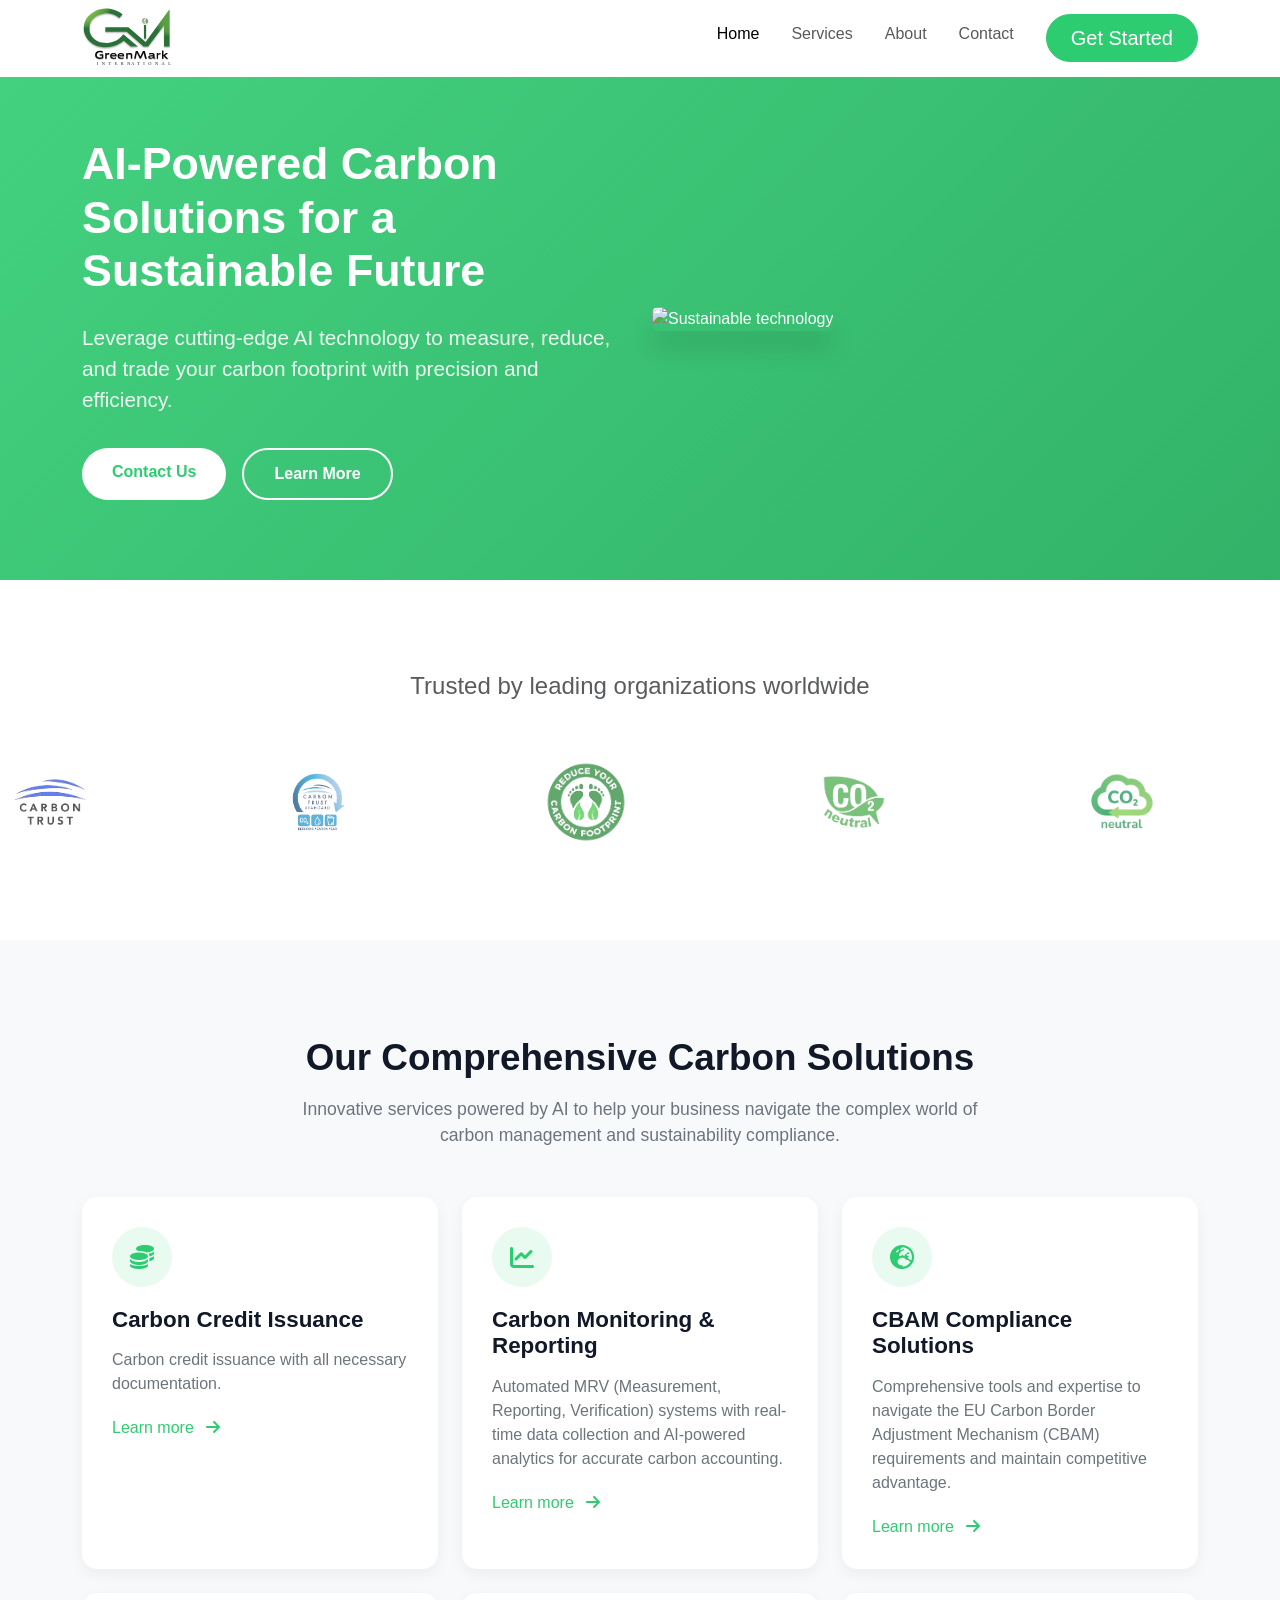
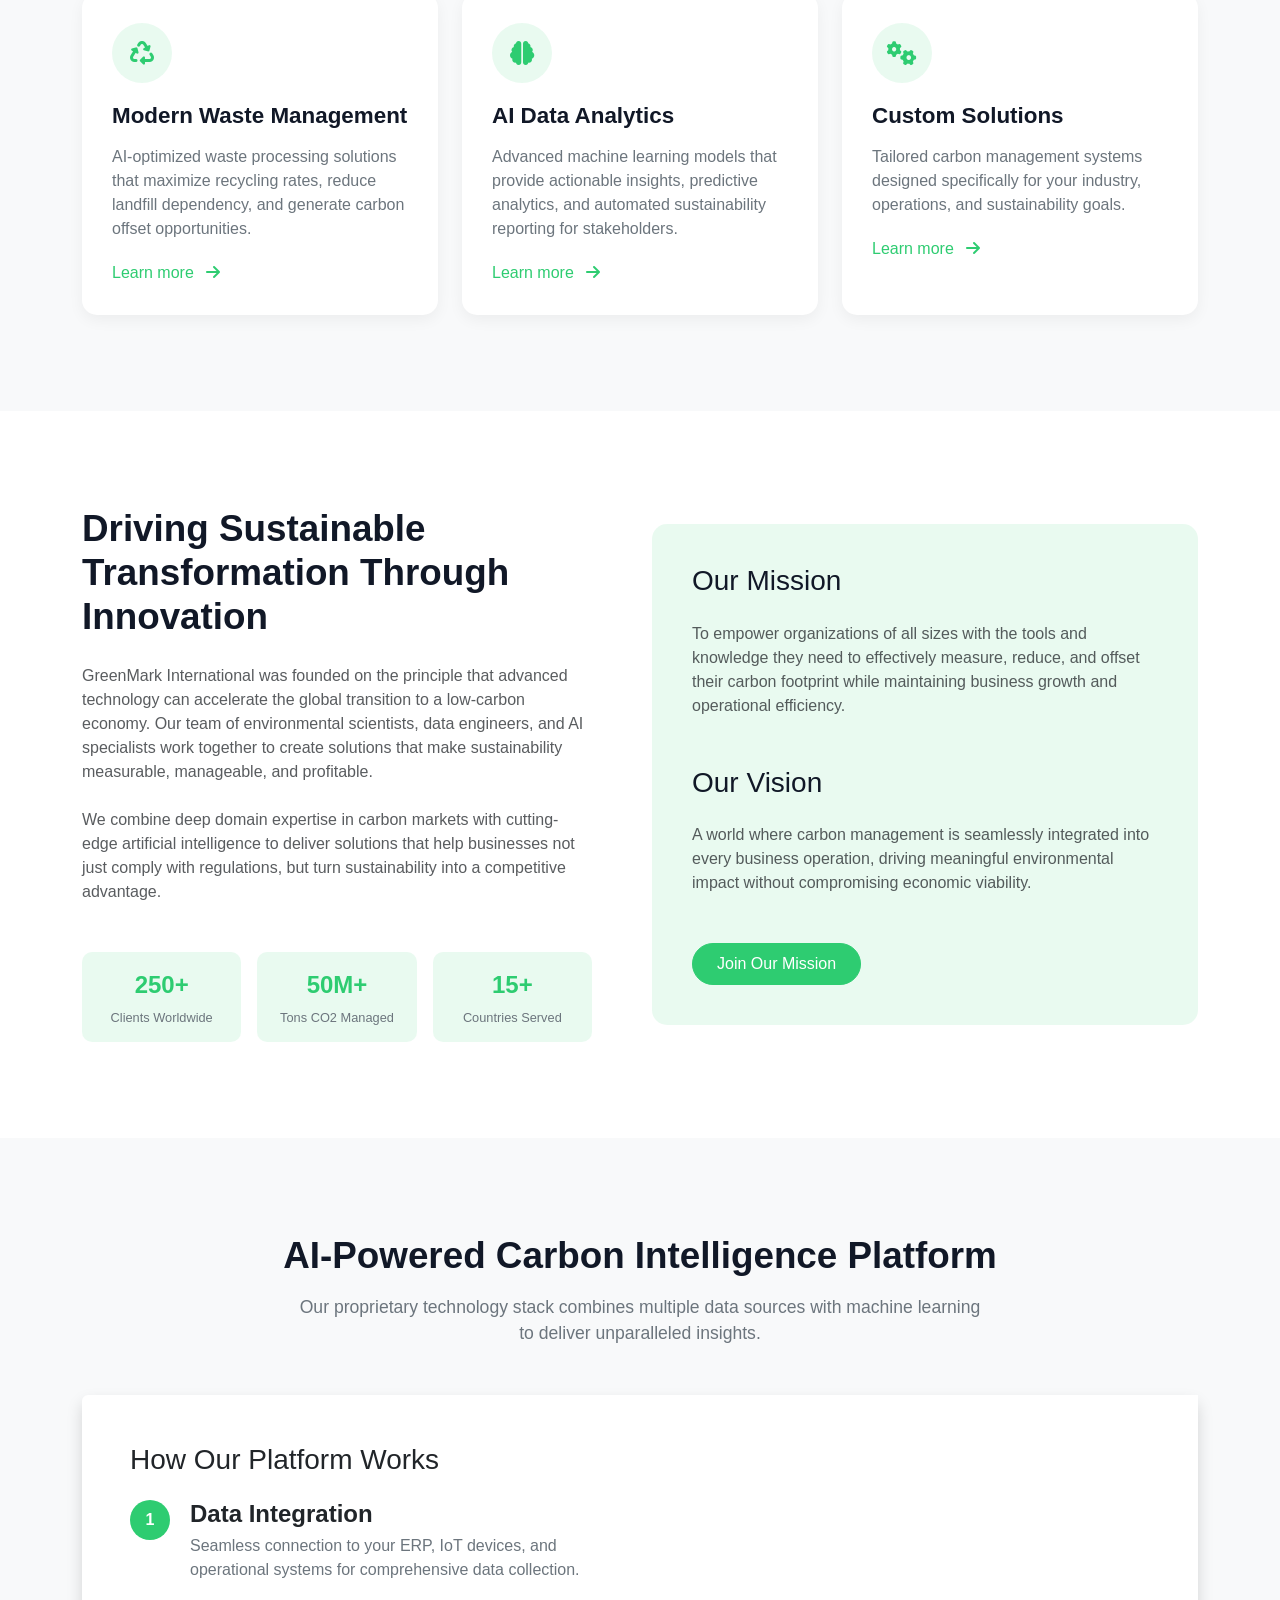
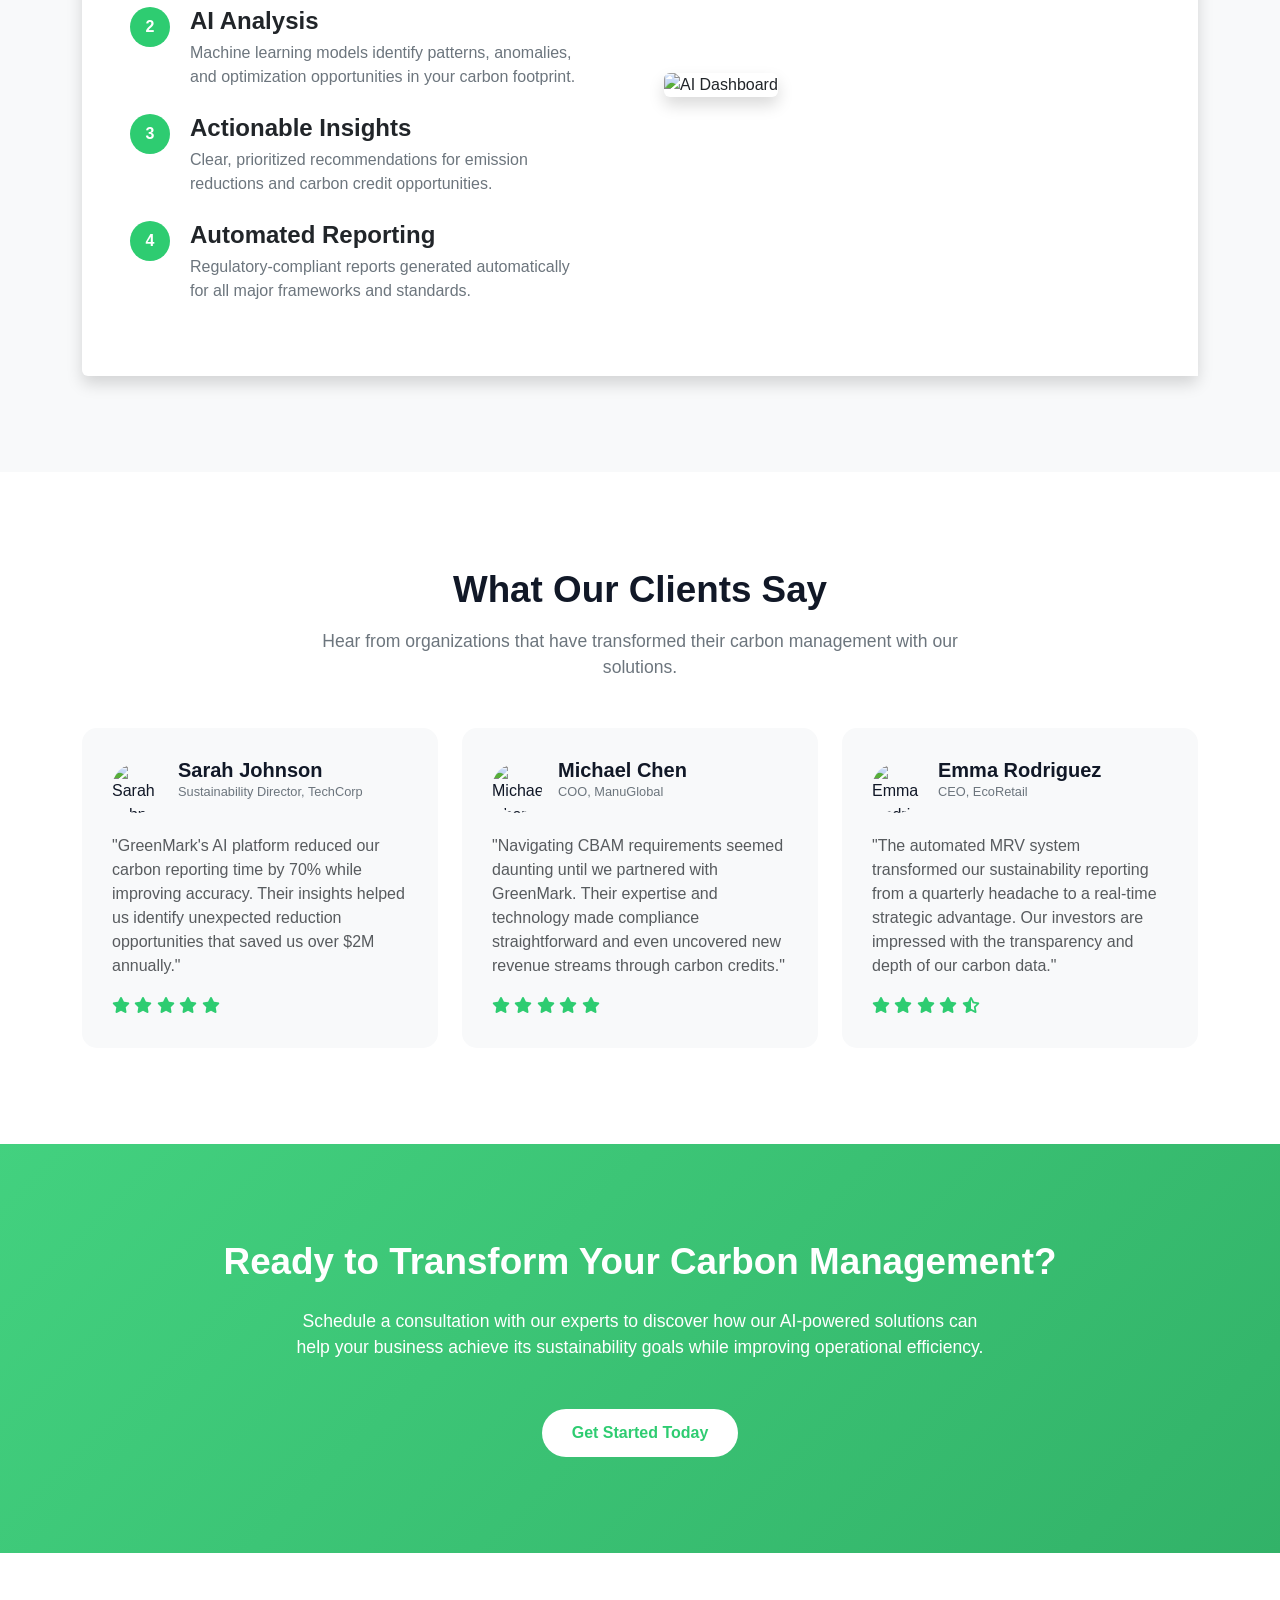
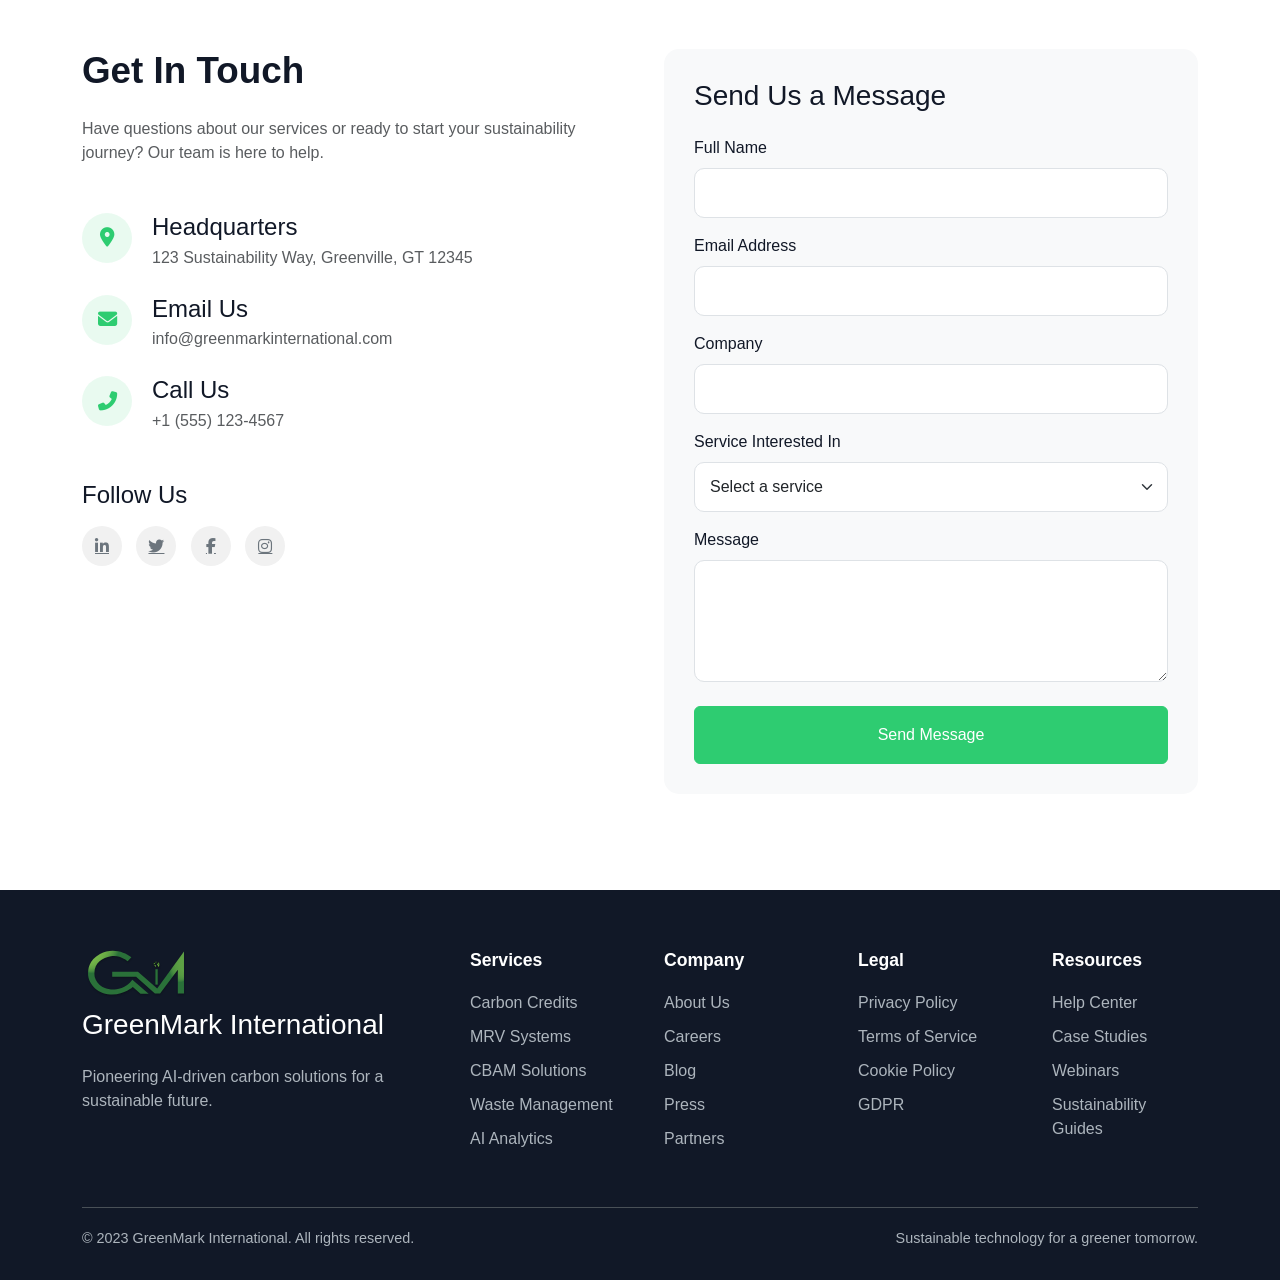
==== index.html @ 5ed096b1 "GreenMark" ====
<!DOCTYPE html>
<html lang="en">
<head>
    <meta charset="UTF-8">
    <meta name="viewport" content="width=device-width, initial-scale=1.0">
    <title>GreenMark International | AI-Powered Carbon Solutions</title>
    <!-- favicon -->
     <link rel="shortcut icon" href="assets/images/favicon.svg" type="image/x-icon">
    <!-- Bootstrap CSS -->
    <link href="https://cdn.jsdelivr.net/npm/bootstrap@5.3.0/dist/css/bootstrap.min.css" rel="stylesheet">
    <!-- Font Awesome -->
    <link rel="stylesheet" href="https://cdnjs.cloudflare.com/ajax/libs/font-awesome/6.4.0/css/all.min.css">

    <link rel="stylesheet" href="style.css">
</head>
<body data-bs-spy="scroll" data-bs-target=".navbar" data-bs-offset="100">
    <!-- Navigation -->
    <nav class="navbar navbar-expand-lg navbar-light bg-white sticky-top">
        <div class="container">
            <a class="navbar-brand" href="#">
                <img src="assets/images/logo.svg" alt="" class="w-auto navlogo">
            </a>
            <button class="navbar-toggler" type="button" data-bs-toggle="collapse" data-bs-target="#navbarNav" aria-controls="navbarNav" aria-expanded="false" aria-label="Toggle navigation">
                <span class="navbar-toggler-icon"></span>
            </button>
            <div class="collapse navbar-collapse" id="navbarNav">
                <ul class="navbar-nav ms-auto">
                    <li class="nav-item">
                        <a class="nav-link mx-2" href="#home">Home</a>
                    </li>
                    <li class="nav-item">
                        <a class="nav-link mx-2" href="#services">Services</a>
                    </li>
                    <li class="nav-item">
                        <a class="nav-link mx-2" href="#about">About</a>
                    </li>
                    <li class="nav-item">
                        <a class="nav-link mx-2" href="#contact">Contact</a>
                    </li>
                    <li class="nav-item ms-lg-3">
                        <a class="btn btn-primary btn-lg rounded-pill px-4" href="#contact" style="background-color: var(--primary); border-color: var(--primary);">Get Started</a>
                    </li>
                </ul>
            </div>
        </div>
    </nav>

    <!-- Hero Section -->
    <section id="home" class="hero-section">
        <div class="container">
            <div class="row align-items-center">
                <div class="col-lg-6 mb-5 mb-lg-0">
                    <h1 class="hero-title">AI-Powered Carbon Solutions for a Sustainable Future</h1>
                    <p class="hero-subtitle">Leverage cutting-edge AI technology to measure, reduce, and trade your carbon footprint with precision and efficiency.</p>
                    <div class="d-flex flex-wrap gap-3">
                        <a href="#contact" class="btn btn-primary-custom">Contact Us</a>
                        <a href="#services" class="btn btn-outline-custom">Learn More</a>
                    </div>
                </div>
                <div class="col-lg-6">
                    <img src="https://images.unsplash.com/photo-1551288049-bebda4e38f71?ixlib=rb-4.0.3&ixid=M3wxMjA3fDB8MHxwaG90by1wYWdlfHx8fGVufDB8fHx8fA%3D%3D&auto=format&fit=crop&w=1470&q=80" alt="Sustainable technology" class="img-fluid rounded animate-float" style="box-shadow: 0 20px 25px rgba(0,0,0,0.1);">
                </div>
            </div>
        </div>
    </section>

    <!-- Trusted By Section -->


    <section class="py-5 bg-white">
        <div class="container-fluid">
          <p class="text-center text-muted mb-5" style="font-size: 1.5rem; color: #443324;">Trusted by leading organizations worldwide</p>
          <div class="logo-slider-wrapper">
            <div class="logo-slider">
              <!-- Original Logos -->
              <div class="logo"><img src="assets/images/first section images trusted by leading/img1.png" alt=""></div>
              <div class="logo"><img src="assets/images/first section images trusted by leading/img2.png" alt=""></div>
              <div class="logo"><img src="assets/images/first section images trusted by leading/img3.png" alt=""></div>
              <div class="logo"><img src="assets/images/first section images trusted by leading/img4.png" alt=""></div>
              <div class="logo"><img src="assets/images/first section images trusted by leading/img5.png" alt=""></div>
      
              <!-- Duplicate Logos for Seamless Loop -->
              <div class="logo"><img src="assets/images/first section images trusted by leading/img1.png" alt=""></div>
              <div class="logo"><img src="assets/images/first section images trusted by leading/img2.png" alt=""></div>
              <div class="logo"><img src="assets/images/first section images trusted by leading/img3.png" alt=""></div>
              <div class="logo"><img src="assets/images/first section images trusted by leading/img4.png" alt=""></div>
              <div class="logo"><img src="assets/images/first section images trusted by leading/img5.png" alt=""></div>
            </div>
          </div>
        </div>
      </section>
    


    <!-- Services Section -->
    <section id="services" class="py-5 bg-light">
        <div class="container py-5">
            <div class="text-center mb-5">
                <h2 class="section-title">Our Comprehensive Carbon Solutions</h2>
                <p class="section-subtitle">Innovative services powered by AI to help your business navigate the complex world of carbon management and sustainability compliance.</p>
            </div>
            
            <div class="row g-4">
                <!-- Service 1 -->
                <div class="col-md-6 col-lg-4">
                    <div class="service-card">
                        <div class="service-icon">
                            <i class="fas fa-coins"></i>
                        </div>
                        <h3 class="service-title">Carbon Credit Issuance</h3>
                        <p class="service-description">Carbon credit issuance with all necessary documentation.</p>
                        <a href="#" class="learn-more-link">Learn more <i class="fas fa-arrow-right ms-2"></i></a>
                    </div>
                </div>
                
                <!-- Service 2 -->
                <div class="col-md-6 col-lg-4">
                    <div class="service-card">
                        <div class="service-icon">
                            <i class="fas fa-chart-line"></i>
                        </div>
                        <h3 class="service-title">Carbon Monitoring & Reporting</h3>
                        <p class="service-description">Automated MRV (Measurement, Reporting, Verification) systems with real-time data collection and AI-powered analytics for accurate carbon accounting.</p>
                        <a href="#" class="learn-more-link">Learn more <i class="fas fa-arrow-right ms-2"></i></a>
                    </div>
                </div>
                
                <!-- Service 3 -->
                <div class="col-md-6 col-lg-4">
                    <div class="service-card">
                        <div class="service-icon">
                            <i class="fas fa-globe-europe"></i>
                        </div>
                        <h3 class="service-title">CBAM Compliance Solutions</h3>
                        <p class="service-description">Comprehensive tools and expertise to navigate the EU Carbon Border Adjustment Mechanism (CBAM) requirements and maintain competitive advantage.</p>
                        <a href="#" class="learn-more-link">Learn more <i class="fas fa-arrow-right ms-2"></i></a>
                    </div>
                </div>
                
                <!-- Service 4 -->
                <div class="col-md-6 col-lg-4">
                    <div class="service-card">
                        <div class="service-icon">
                            <i class="fas fa-recycle"></i>
                        </div>
                        <h3 class="service-title">Modern Waste Management</h3>
                        <p class="service-description">AI-optimized waste processing solutions that maximize recycling rates, reduce landfill dependency, and generate carbon offset opportunities.</p>
                        <a href="#" class="learn-more-link">Learn more <i class="fas fa-arrow-right ms-2"></i></a>
                    </div>
                </div>
                
                <!-- Service 5 -->
                <div class="col-md-6 col-lg-4">
                    <div class="service-card">
                        <div class="service-icon">
                            <i class="fas fa-brain"></i>
                        </div>
                        <h3 class="service-title">AI Data Analytics</h3>
                        <p class="service-description">Advanced machine learning models that provide actionable insights, predictive analytics, and automated sustainability reporting for stakeholders.</p>
                        <a href="#" class="learn-more-link">Learn more <i class="fas fa-arrow-right ms-2"></i></a>
                    </div>
                </div>
                
                <!-- Service 6 -->
                <div class="col-md-6 col-lg-4">
                    <div class="service-card">
                        <div class="service-icon">
                            <i class="fas fa-cogs"></i>
                        </div>
                        <h3 class="service-title">Custom Solutions</h3>
                        <p class="service-description">Tailored carbon management systems designed specifically for your industry, operations, and sustainability goals.</p>
                        <a href="#" class="learn-more-link">Learn more <i class="fas fa-arrow-right ms-2"></i></a>
                    </div>
                </div>
            </div>
        </div>
    </section>

    <!-- About Section -->
    <section id="about" class="py-5 bg-white">
        <div class="container py-5">
            <div class="row align-items-center">
                <div class="col-lg-6 mb-5 mb-lg-0 pe-lg-5">
                    <h2 class="section-title mb-4">Driving Sustainable Transformation Through Innovation</h2>
                    <p class="text-muted mb-4">GreenMark International was founded on the principle that advanced technology can accelerate the global transition to a low-carbon economy. Our team of environmental scientists, data engineers, and AI specialists work together to create solutions that make sustainability measurable, manageable, and profitable.</p>
                    <p class="text-muted mb-5">We combine deep domain expertise in carbon markets with cutting-edge artificial intelligence to deliver solutions that help businesses not just comply with regulations, but turn sustainability into a competitive advantage.</p>
                    
                    <div class="row g-3">
                        <div class="col-4">
                            <div class="stat-box">
                                <div class="stat-number">250+</div>
                                <div class="stat-label">Clients Worldwide</div>
                            </div>
                        </div>
                        <div class="col-4">
                            <div class="stat-box">
                                <div class="stat-number">50M+</div>
                                <div class="stat-label">Tons CO2 Managed</div>
                            </div>
                        </div>
                        <div class="col-4">
                            <div class="stat-box">
                                <div class="stat-number">15+</div>
                                <div class="stat-label">Countries Served</div>
                            </div>
                        </div>
                    </div>
                </div>
                <div class="col-lg-6">
                    <div class="mission-box">
                        <h3 class="mb-4">Our Mission</h3>
                        <p class="text-muted mb-5">To empower organizations of all sizes with the tools and knowledge they need to effectively measure, reduce, and offset their carbon footprint while maintaining business growth and operational efficiency.</p>
                        
                        <h3 class="mb-4">Our Vision</h3>
                        <p class="text-muted mb-4">A world where carbon management is seamlessly integrated into every business operation, driving meaningful environmental impact without compromising economic viability.</p>
                        
                        <div class="mt-5">
                            <a href="#contact" class="btn btn-primary rounded-pill px-4 py-2" style="background-color: var(--primary); border-color: var(--primary);">Join Our Mission</a>
                        </div>
                    </div>
                </div>
            </div>
        </div>
    </section>

    <!-- Technology Showcase -->
    <section class="py-5 bg-light">
        <div class="container py-5">
            <div class="text-center mb-5">
                <h2 class="section-title">AI-Powered Carbon Intelligence Platform</h2>
                <p class="section-subtitle">Our proprietary technology stack combines multiple data sources with machine learning to deliver unparalleled insights.</p>
            </div>
            
            <div class="card border-0 shadow">
                <div class="row g-0">
                    <div class="col-lg-6 p-5">
                        <h3 class="mb-4">How Our Platform Works</h3>
                        
                        <div class="process-step">
                            <div class="step-number">1</div>
                            <div class="step-content">
                                <h4>Data Integration</h4>
                                <p class="mb-0">Seamless connection to your ERP, IoT devices, and operational systems for comprehensive data collection.</p>
                            </div>
                        </div>
                        
                        <div class="process-step">
                            <div class="step-number">2</div>
                            <div class="step-content">
                                <h4>AI Analysis</h4>
                                <p class="mb-0">Machine learning models identify patterns, anomalies, and optimization opportunities in your carbon footprint.</p>
                            </div>
                        </div>
                        
                        <div class="process-step">
                            <div class="step-number">3</div>
                            <div class="step-content">
                                <h4>Actionable Insights</h4>
                                <p class="mb-0">Clear, prioritized recommendations for emission reductions and carbon credit opportunities.</p>
                            </div>
                        </div>
                        
                        <div class="process-step">
                            <div class="step-number">4</div>
                            <div class="step-content">
                                <h4>Automated Reporting</h4>
                                <p class="mb-0">Regulatory-compliant reports generated automatically for all major frameworks and standards.</p>
                            </div>
                        </div>
                    </div>
                    <div class="col-lg-6 bg-white d-flex align-items-center p-4">
                        <img src="https://images.unsplash.com/photo-1620712943543-bcc4688e7485?ixlib=rb-4.0.3&ixid=M3wxMjA3fDB8MHxwaG90by1wYWdlfHx8fGVufDB8fHx8fA%3D%3D&auto=format&fit=crop&w=765&q=80" alt="AI Dashboard" class="img-fluid rounded shadow">
                    </div>
                </div>
            </div>
        </div>
    </section>

    <!-- Testimonials -->
    <section class="py-5 bg-white">
        <div class="container py-5">
            <div class="text-center mb-5">
                <h2 class="section-title">What Our Clients Say</h2>
                <p class="section-subtitle">Hear from organizations that have transformed their carbon management with our solutions.</p>
            </div>
            
            <div class="row g-4">
                <div class="col-md-4">
                    <div class="testimonial-card">
                        <div class="d-flex align-items-center mb-3">
                            <img src="https://randomuser.me/api/portraits/women/42.jpg" class="client-img me-3" alt="Sarah Johnson">
                            <div>
                                <h5 class="client-name mb-0">Sarah Johnson</h5>
                                <p class="client-position">Sustainability Director, TechCorp</p>
                            </div>
                        </div>
                        <p class="text-muted mb-3">"GreenMark's AI platform reduced our carbon reporting time by 70% while improving accuracy. Their insights helped us identify unexpected reduction opportunities that saved us over $2M annually."</p>
                        <div class="stars">
                            <i class="fas fa-star"></i>
                            <i class="fas fa-star"></i>
                            <i class="fas fa-star"></i>
                            <i class="fas fa-star"></i>
                            <i class="fas fa-star"></i>
                        </div>
                    </div>
                </div>
                
                <div class="col-md-4">
                    <div class="testimonial-card">
                        <div class="d-flex align-items-center mb-3">
                            <img src="https://randomuser.me/api/portraits/men/32.jpg" class="client-img me-3" alt="Michael Chen">
                            <div>
                                <h5 class="client-name mb-0">Michael Chen</h5>
                                <p class="client-position">COO, ManuGlobal</p>
                            </div>
                        </div>
                        <p class="text-muted mb-3">"Navigating CBAM requirements seemed daunting until we partnered with GreenMark. Their expertise and technology made compliance straightforward and even uncovered new revenue streams through carbon credits."</p>
                        <div class="stars">
                            <i class="fas fa-star"></i>
                            <i class="fas fa-star"></i>
                            <i class="fas fa-star"></i>
                            <i class="fas fa-star"></i>
                            <i class="fas fa-star"></i>
                        </div>
                    </div>
                </div>
                
                <div class="col-md-4">
                    <div class="testimonial-card">
                        <div class="d-flex align-items-center mb-3">
                            <img src="https://randomuser.me/api/portraits/women/68.jpg" class="client-img me-3" alt="Emma Rodriguez">
                            <div>
                                <h5 class="client-name mb-0">Emma Rodriguez</h5>
                                <p class="client-position">CEO, EcoRetail</p>
                            </div>
                        </div>
                        <p class="text-muted mb-3">"The automated MRV system transformed our sustainability reporting from a quarterly headache to a real-time strategic advantage. Our investors are impressed with the transparency and depth of our carbon data."</p>
                        <div class="stars">
                            <i class="fas fa-star"></i>
                            <i class="fas fa-star"></i>
                            <i class="fas fa-star"></i>
                            <i class="fas fa-star"></i>
                            <i class="fas fa-star-half-alt"></i>
                        </div>
                    </div>
                </div>
            </div>
        </div>
    </section>

    <!-- CTA Section -->
    <section class="py-5 hero-section">
        <div class="container py-5 text-center">
            <h2 class="section-title text-white mb-4">Ready to Transform Your Carbon Management?</h2>
            <p class="section-subtitle text-white mb-5">Schedule a consultation with our experts to discover how our AI-powered solutions can help your business achieve its sustainability goals while improving operational efficiency.</p>
            <a href="#contact" class="btn btn-primary-custom">Get Started Today</a>
        </div>
    </section>

    <!-- Contact Section -->
    <section id="contact" class="py-5 bg-white">
        <div class="container py-5">
            <div class="row g-5">
                <div class="col-lg-6">
                    <h2 class="section-title mb-4">Get In Touch</h2>
                    <p class="text-muted mb-5">Have questions about our services or ready to start your sustainability journey? Our team is here to help.</p>
                    
                    <div class="contact-info-box">
                        <div class="contact-icon">
                            <i class="fas fa-map-marker-alt"></i>
                        </div>
                        <div>
                            <h4 class="mb-1">Headquarters</h4>
                            <p class="text-muted mb-0">123 Sustainability Way, Greenville, GT 12345</p>
                        </div>
                    </div>
                    
                    <div class="contact-info-box">
                        <div class="contact-icon">
                            <i class="fas fa-envelope"></i>
                        </div>
                        <div>
                            <h4 class="mb-1">Email Us</h4>
                            <p class="text-muted mb-0">info@greenmarkinternational.com</p>
                        </div>
                    </div>
                    
                    <div class="contact-info-box">
                        <div class="contact-icon">
                            <i class="fas fa-phone-alt"></i>
                        </div>
                        <div>
                            <h4 class="mb-1">Call Us</h4>
                            <p class="text-muted mb-0">+1 (555) 123-4567</p>
                        </div>
                    </div>
                    
                    <div class="mt-5">
                        <h4 class="mb-3">Follow Us</h4>
                        <div>
                            <a href="#" class="social-icon"><i class="fab fa-linkedin-in"></i></a>
                            <a href="#" class="social-icon"><i class="fab fa-twitter"></i></a>
                            <a href="#" class="social-icon"><i class="fab fa-facebook-f"></i></a>
                            <a href="#" class="social-icon"><i class="fab fa-instagram"></i></a>
                        </div>
                    </div>
                </div>
                
                <div class="col-lg-6">
                    <div class="contact-form">
                        <h3 class="mb-4">Send Us a Message</h3>
                        <form>
                            <div class="mb-3">
                                <label for="name" class="form-label">Full Name</label>
                                <input type="text" class="form-control" id="name" required>
                            </div>
                            
                            <div class="mb-3">
                                <label for="email" class="form-label">Email Address</label>
                                <input type="email" class="form-control" id="email" required>
                            </div>
                            
                            <div class="mb-3">
                                <label for="company" class="form-label">Company</label>
                                <input type="text" class="form-control" id="company">
                            </div>
                            
                            <div class="mb-3">
                                <label for="service" class="form-label">Service Interested In</label>
                                <select class="form-select" id="service">
                                    <option value="">Select a service</option>
                                    <option value="carbon-credits">Carbon Credit Creation & Trading</option>
                                    <option value="mrv">Carbon Monitoring & Reporting</option>
                                    <option value="cbam">CBAM Compliance Solutions</option>
                                    <option value="waste">Modern Waste Management</option>
                                    <option value="analytics">AI Data Analytics</option>
                                    <option value="custom">Custom Solutions</option>
                                </select>
                            </div>
                            
                            <div class="mb-4">
                                <label for="message" class="form-label">Message</label>
                                <textarea class="form-control" id="message" rows="4"></textarea>
                            </div>
                            
                            <button type="submit" class="btn btn-primary w-100 py-3" style="background-color: var(--primary); border-color: var(--primary);">Send Message</button>
                        </form>
                    </div>
                </div>
            </div>
        </div>
    </section>

    <!-- Footer -->
    <footer>
        <div class="container">
            <div class="row g-5">
                <div class="col-lg-4">
                    <a href="#" class="footer-logo">
                    </a>
                    <img src="assets/images/logo without text.svg" alt="" width="100px" style="margin-bottom: 10px;">
                    <h3 class="text-lg font-semibold mb-4">GreenMark <span>International</span></h3>
                    <p class="footer-about text-gray-400">Pioneering AI-driven carbon solutions for a sustainable future.</p>
                </div>
                
                <div class="col-6 col-lg-2">
                    <div class="footer-links">
                        <h5>Services</h5>
                        <ul>
                            <li><a href="#">Carbon Credits</a></li>
                            <li><a href="#">MRV Systems</a></li>
                            <li><a href="#">CBAM Solutions</a></li>
                            <li><a href="#">Waste Management</a></li>
                            <li><a href="#">AI Analytics</a></li>
                        </ul>
                    </div>
                </div>
                
                <div class="col-6 col-lg-2">
                    <div class="footer-links">
                        <h5>Company</h5>
                        <ul>
                            <li><a href="#">About Us</a></li>
                            <li><a href="#">Careers</a></li>
                            <li><a href="#">Blog</a></li>
                            <li><a href="#">Press</a></li>
                            <li><a href="#">Partners</a></li>
                        </ul>
                    </div>
                </div>
                
                <div class="col-6 col-lg-2">
                    <div class="footer-links">
                        <h5>Legal</h5>
                        <ul>
                            <li><a href="#">Privacy Policy</a></li>
                            <li><a href="#">Terms of Service</a></li>
                            <li><a href="#">Cookie Policy</a></li>
                            <li><a href="#">GDPR</a></li>
                        </ul>
                    </div>
                </div>
                
                <div class="col-6 col-lg-2">
                    <div class="footer-links">
                        <h5>Resources</h5>
                        <ul>
                            <li><a href="#">Help Center</a></li>
                            <li><a href="#">Case Studies</a></li>
                            <li><a href="#">Webinars</a></li>
                            <li><a href="#">Sustainability Guides</a></li>
                        </ul>
                    </div>
                </div>
            </div>
            
            <div class="footer-bottom">
                <div class="row align-items-center">
                    <div class="col-md-6">
                        <p class="mb-md-0">© 2023 GreenMark International. All rights reserved.</p>
                    </div>
                    <div class="col-md-6 text-md-end">
                        <p class="mb-0">Sustainable technology for a greener tomorrow.</p>
                    </div>
                </div>
            </div>
        </div>
    </footer>

    <!-- Bootstrap JS -->
    <script src="https://cdn.jsdelivr.net/npm/bootstrap@5.3.0/dist/js/bootstrap.bundle.min.js"></script>
    <script>
        // Navbar scroll effect
        window.addEventListener('scroll', function() {
            const navbar = document.querySelector('.navbar');
            if (window.scrollY > 50) {
                navbar.classList.add('scrolled');
            } else {
                navbar.classList.remove('scrolled');
            }
        });
        
        // Smooth scrolling for anchor links
        document.querySelectorAll('a[href^="#"]').forEach(anchor => {
            anchor.addEventListener('click', function(e) {
                e.preventDefault();
                
                const targetId = this.getAttribute('href');
                if (targetId === '#') return;
                
                const targetElement = document.querySelector(targetId);
                if (targetElement) {
                    window.scrollTo({
                        top: targetElement.offsetTop - 80,
                        behavior: 'smooth'
                    });
                    
                    // Close mobile menu if open
                    const navbarCollapse = document.querySelector('.navbar-collapse');
                    if (navbarCollapse.classList.contains('show')) {
                        navbarCollapse.classList.remove('show');
                    }
                }
            });
        });
        
        // Initialize Bootstrap scrollspy
        const scrollSpy = new bootstrap.ScrollSpy(document.body, {
            target: '.navbar',
            offset: 100
        });
    </script>
</body>
</html>
---- style.css ----
:root {
    --primary: #2ecc71;
    --primary-dark: #27ae60;
    --secondary: #f8f9fa;
    --dark: #111827;
    --light: #ecf0f1;
}

body {
    font-family: 'Segoe UI', Tahoma, Geneva, Verdana, sans-serif;
    color: var(--dark);
}
.navlogo{
height: 4.5rem;
margin-top: 12px;
}

.navbar-brand {
    font-weight: 700;
}

.navbar-brand span {
    color: var(--primary);
}

.hero-section {
    background: linear-gradient(135deg, rgba(46, 204, 113, 0.9) 0%, rgba(39, 174, 96, 0.95) 100%);
    color: white;
    padding-top: 60px;
    padding-bottom: 80px;
}

.hero-title {
    font-size: 2.8rem;
    font-weight: 700;
    margin-bottom: 1.5rem;
}

.hero-subtitle {
    font-size: 1.3rem;
    opacity: 0.9;
    margin-bottom: 2rem;
}

.btn-primary-custom {
    background-color: white;
    color: var(--primary);
    font-weight: 600;
    padding: 12px 30px;
    border-radius: 50px;
    border: none;
}

.btn-primary-custom:hover {
    background-color: #f1f1f1;
}

.btn-outline-custom {
    border: 2px solid white;
    color: white;
    font-weight: 600;
    padding: 12px 30px;
    border-radius: 50px;
    background: transparent;
}

.btn-outline-custom:hover {
    background-color: white;
    color: var(--primary);
}

.section-title {
    font-size: 2.3rem;
    font-weight: 700;
    margin-bottom: 1rem;
}

.section-subtitle {
    color: #6c757d;
    font-size: 1.1rem;
    max-width: 700px;
    margin: 0 auto 3rem;
}

.service-card {
    background: white;
    border-radius: 15px;
    padding: 30px;
    height: 100%;
    transition: all 0.3s ease;
    box-shadow: 0 5px 15px rgba(0,0,0,0.05);
}

.service-card:hover {
    transform: translateY(-10px);
    box-shadow: 0 20px 25px rgba(0,0,0,0.1);
}

.service-icon {
    width: 60px;
    height: 60px;
    background-color: rgba(46, 204, 113, 0.1);
    border-radius: 50%;
    display: flex;
    align-items: center;
    justify-content: center;
    margin-bottom: 20px;
    color: var(--primary);
    font-size: 1.5rem;
}

.service-title {
    font-size: 1.4rem;
    font-weight: 600;
    margin-bottom: 15px;
}

.service-description {
    color: #6c757d;
    margin-bottom: 20px;
}

.learn-more-link {
    color: var(--primary);
    font-weight: 500;
    text-decoration: none;
}

.learn-more-link:hover {
    color: var(--primary-dark);
}

.mission-box {
    background-color: rgba(46, 204, 113, 0.1);
    padding: 40px;
    border-radius: 15px;
    height: 100%;
}

.stat-box {
    background-color: rgba(46, 204, 113, 0.1);
    padding: 15px;
    border-radius: 10px;
    text-align: center;
}

.stat-number {
    color: var(--primary);
    font-weight: 700;
    font-size: 1.5rem;
    margin-bottom: 5px;
}

.stat-label {
    font-size: 0.8rem;
    color: #6c757d;
}

.process-step {
    display: flex;
    margin-bottom: 25px;
}

.step-number {
    flex-shrink: 0;
    width: 40px;
    height: 40px;
    background-color: var(--primary);
    color: white;
    border-radius: 50%;
    display: flex;
    align-items: center;
    justify-content: center;
    font-weight: 600;
    margin-right: 20px;
}

.step-content h4 {
    font-weight: 600;
    margin-bottom: 5px;
}

.step-content p {
    color: #6c757d;
}

.testimonial-card {
    background-color: var(--secondary);
    padding: 30px;
    border-radius: 15px;
    height: 100%;
}

.client-img {
    width: 50px;
    height: 50px;
    border-radius: 50%;
    object-fit: cover;
}

.client-name {
    font-weight: 600;
    margin-bottom: 0;
}

.client-position {
    font-size: 0.8rem;
    color: #6c757d;
}

.stars {
    color: var(--primary);
    margin-top: 15px;
}

.contact-info-box {
    display: flex;
    margin-bottom: 25px;
}

.contact-icon {
    flex-shrink: 0;
    width: 50px;
    height: 50px;
    background-color: rgba(46, 204, 113, 0.1);
    color: var(--primary);
    border-radius: 50%;
    display: flex;
    align-items: center;
    justify-content: center;
    font-size: 1.2rem;
    margin-right: 20px;
}

.contact-form {
    background-color: var(--secondary);
    padding: 30px;
    border-radius: 15px;
}

.form-control, .form-select {
    padding: 12px 15px;
    border-radius: 10px;
    border: 1px solid #dee2e6;
}

.form-control:focus, .form-select:focus {
    box-shadow: none;
    border-color: var(--primary);
}

.social-icon {
    width: 40px;
    height: 40px;
    background-color: #f1f1f1;
    color: #6c757d;
    border-radius: 50%;
    display: inline-flex;
    align-items: center;
    justify-content: center;
    margin-right: 10px;
    transition: all 0.3s ease;
}

.social-icon:hover {
    background-color: var(--primary);
    color: white;
}

footer {
    background-color: var(--dark);
    color: white;
    padding: 60px 0 30px;
}

.footer-logo {
    font-weight: 700;
    font-size: 1.5rem;
    margin-bottom: 20px;
    display: inline-block;
}

.footer-logo span {
    color: var(--primary);
}

.footer-about {
    color: #adb5bd;
    margin-bottom: 20px;
}

.footer-links h5 {
    font-size: 1.1rem;
    font-weight: 600;
    margin-bottom: 20px;
}

.footer-links ul {
    list-style: none;
    padding-left: 0;
}

.footer-links li {
    margin-bottom: 10px;
}

.footer-links a {
    color: #adb5bd;
    text-decoration: none;
    transition: all 0.3s ease;
}

.footer-links a:hover {
    color: var(--primary);
}

.footer-bottom {
    border-top: 1px solid #495057;
    padding-top: 20px;
    margin-top: 40px;
    color: #adb5bd;
    font-size: 0.9rem;
}

.animate-float {
    animation: float 3s ease-in-out infinite;
}

@keyframes float {
    0% { transform: translateY(0px); }
    50% { transform: translateY(-15px); }
    100% { transform: translateY(0px); }
}

.nav-link {
    position: relative;
}

.nav-link::after {
    content: '';
    position: absolute;
    width: 0;
    height: 2px;
    background: var(--primary);
    bottom: 0;
    left: 0;
    transition: width 0.3s;
}

.nav-link:hover::after {
    width: 100%;
}

.navbar {
    height: 4.8rem;
    transition: all 0.3s;
}

.navbar.scrolled {
    box-shadow: 0 5px 10px rgba(0,0,0,0.1);
}





.container-fluid{
    
background-image: url(https://images.unsplash.com/photo-1575336437338-a4af050e4b70?q=80&w=2070&auto=format&fit=crop&ixlib=rb-4.0.3&ixid=M3wxMjA3fDB8MHxwaG90by1wYWdlfHx8fGVufDB8fHx8fA%3D%3D);
background-blend-mode:color-burn;
background-position: center;
background-color: rgba(255, 255, 255, 0.7);;
background-size: cover;
background-repeat: no-repeat;
padding: 40px 0;
}
.logo-slider-wrapper {
overflow: hidden;
position: relative;
height: 100px;
}

.logo-slider {
display: flex;
animation: scroll-left 20s linear infinite;
width: max-content;
gap: 10.5rem;
align-items: center;
}

.logo {
flex: 0 0 auto;
/* padding: 0 30px; */
}

.logo img {
width: 100px;
opacity: 0.7;
transition: opacity 0.3s;
}

.logo img:hover {
opacity: 1;
}

@keyframes scroll-left {
0% {
transform: translateX(0);
}
100% {
transform: translateX(-50%);
}
}
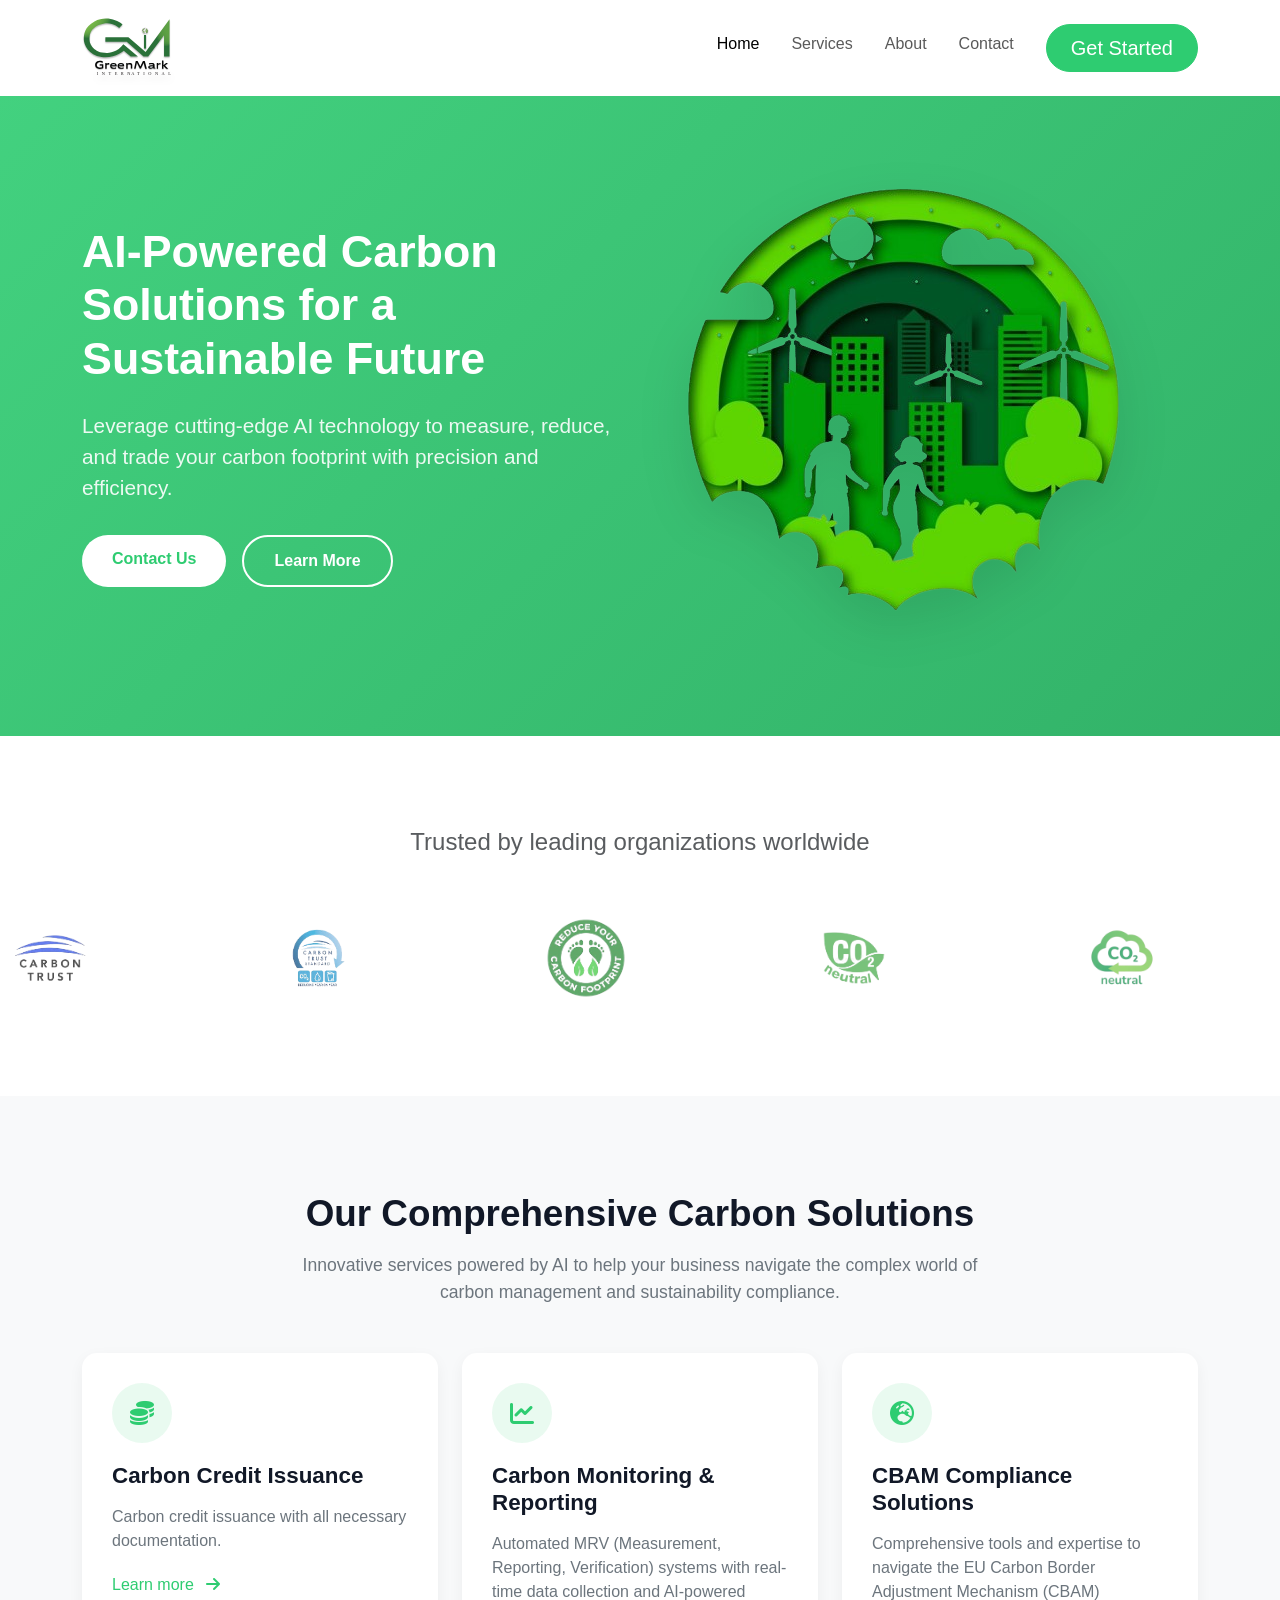
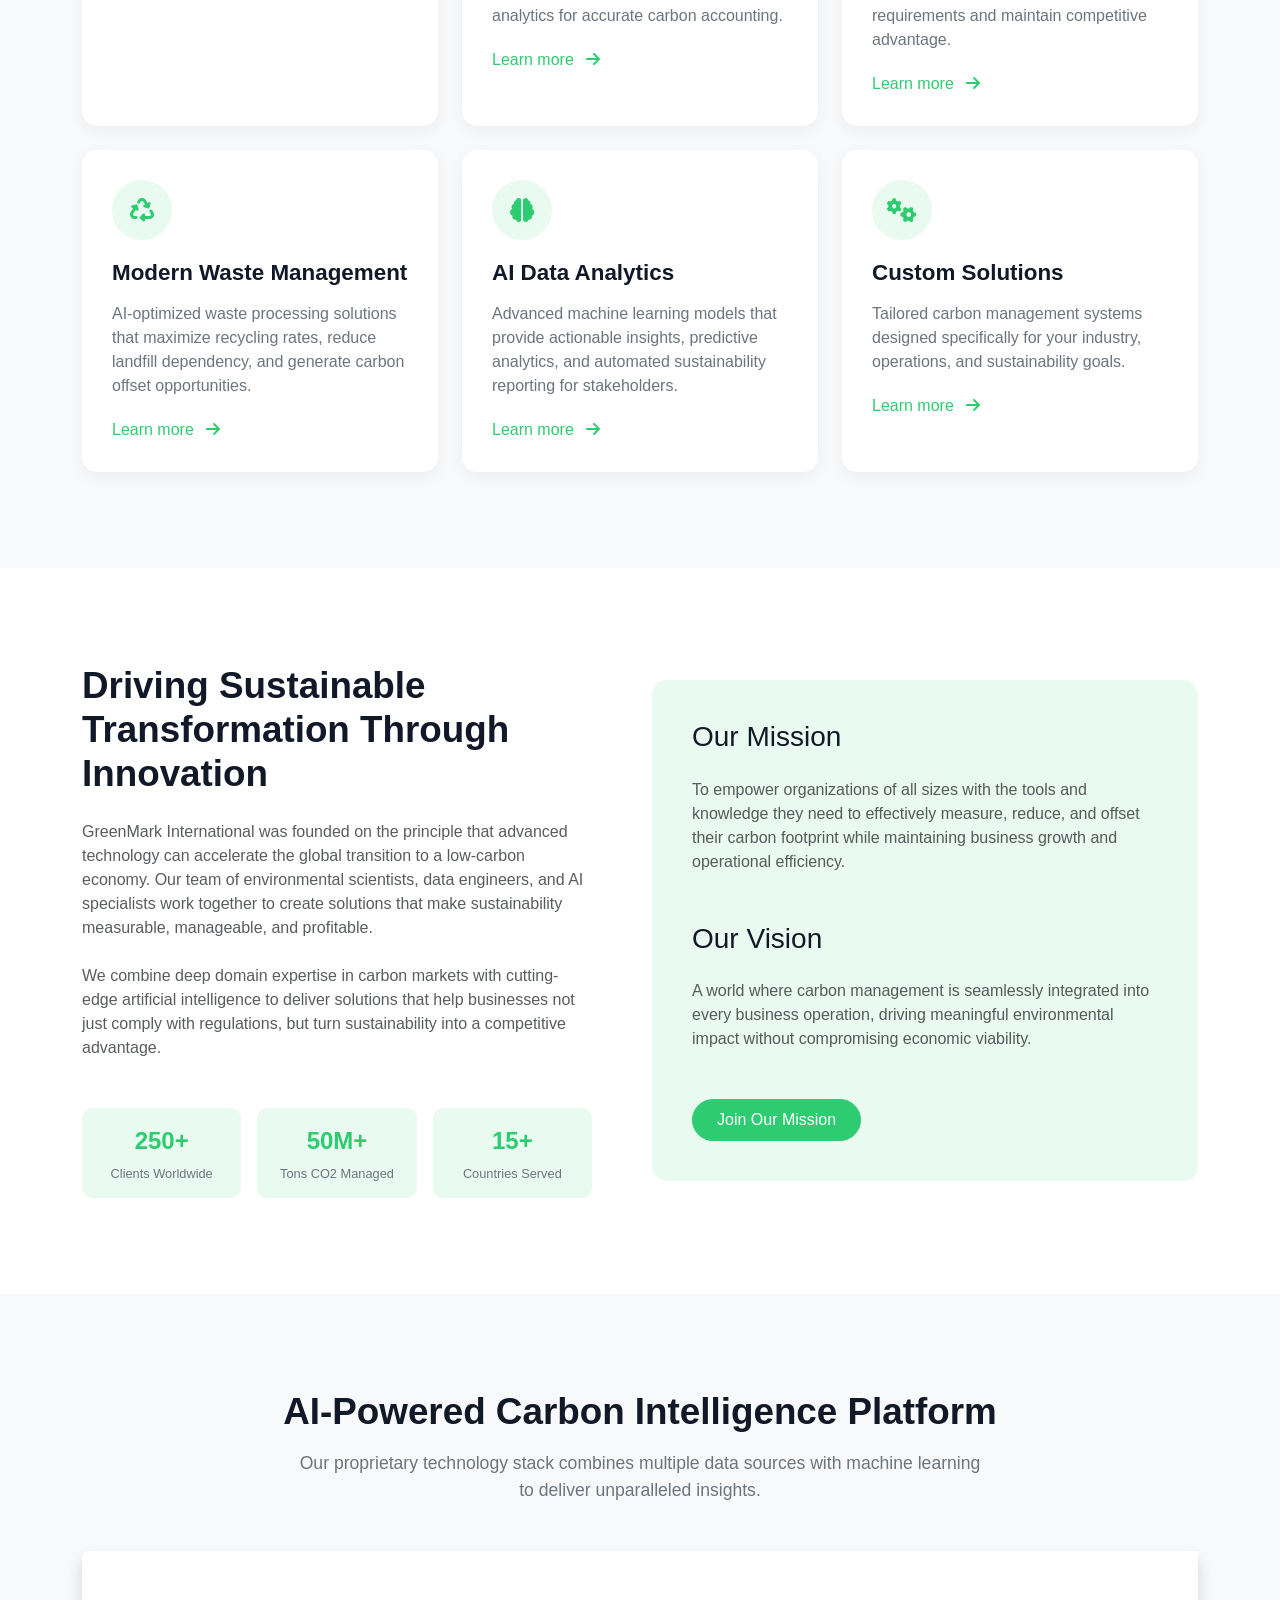
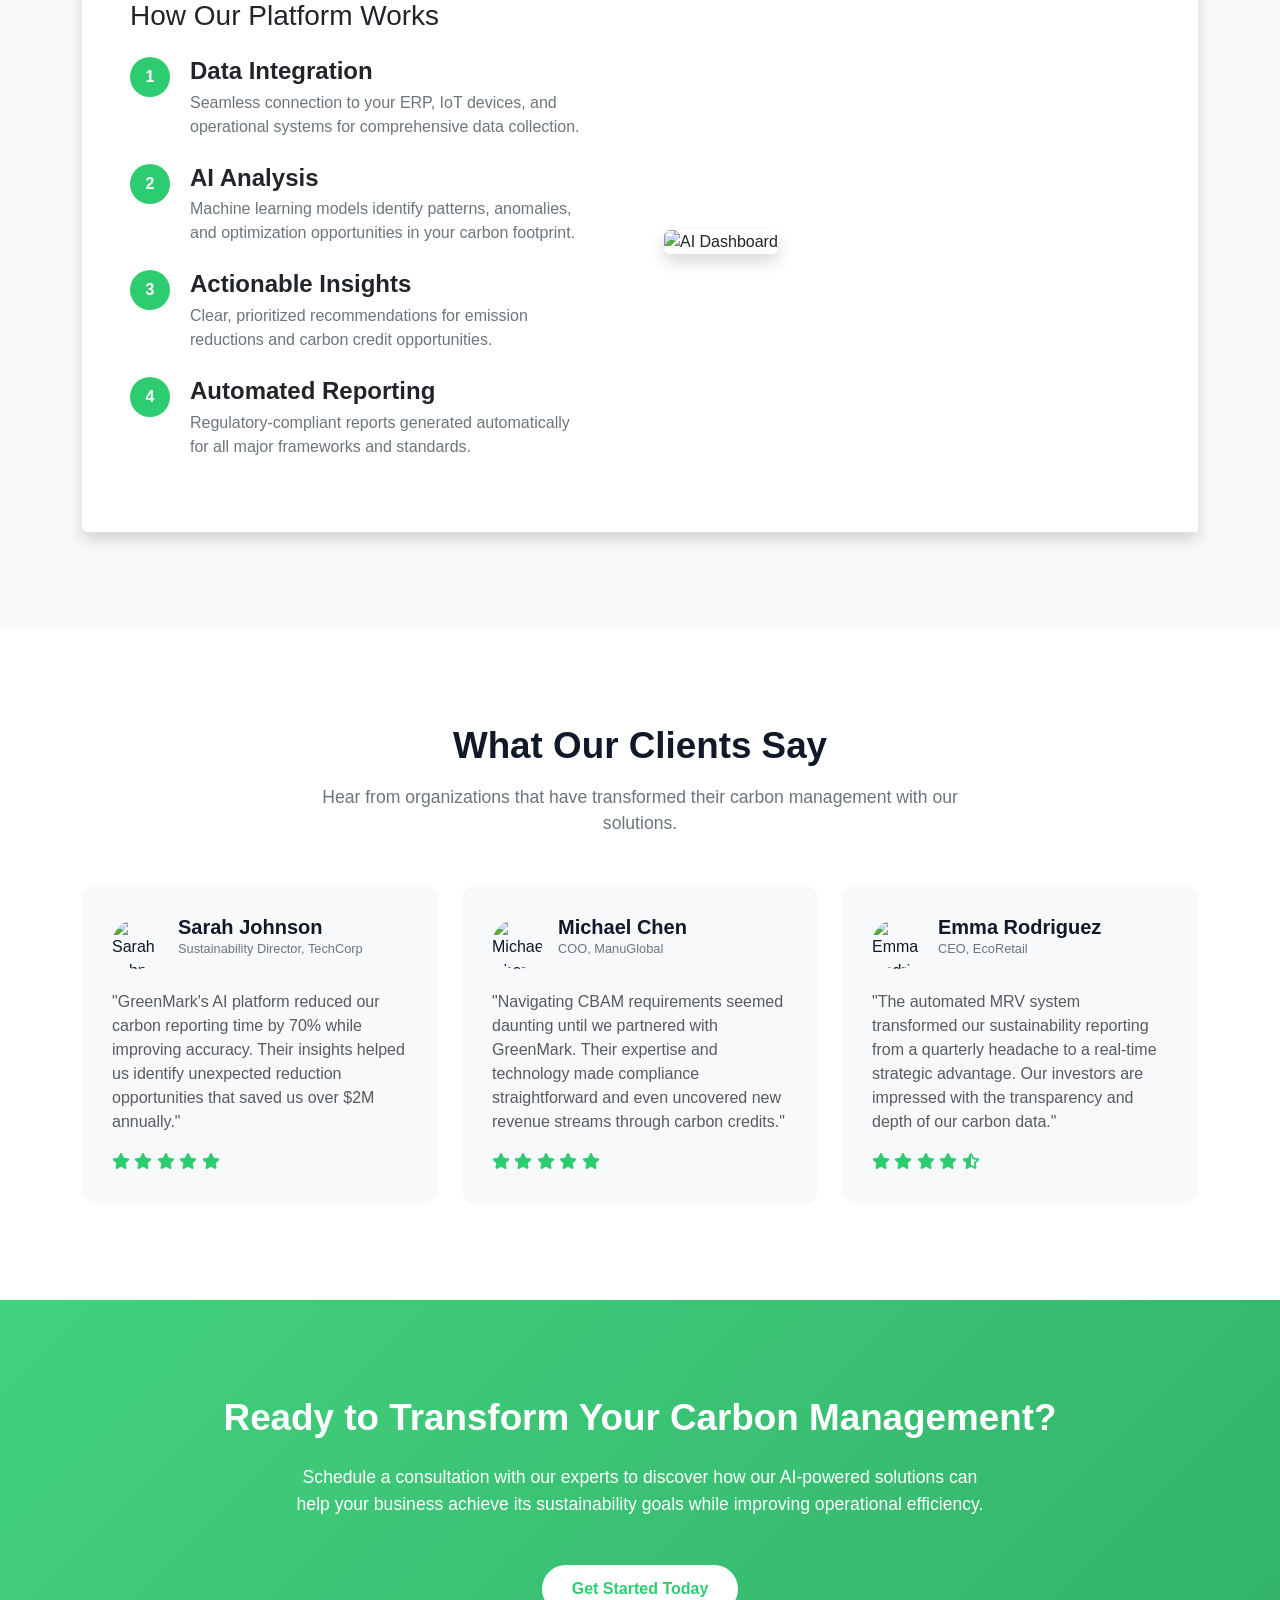
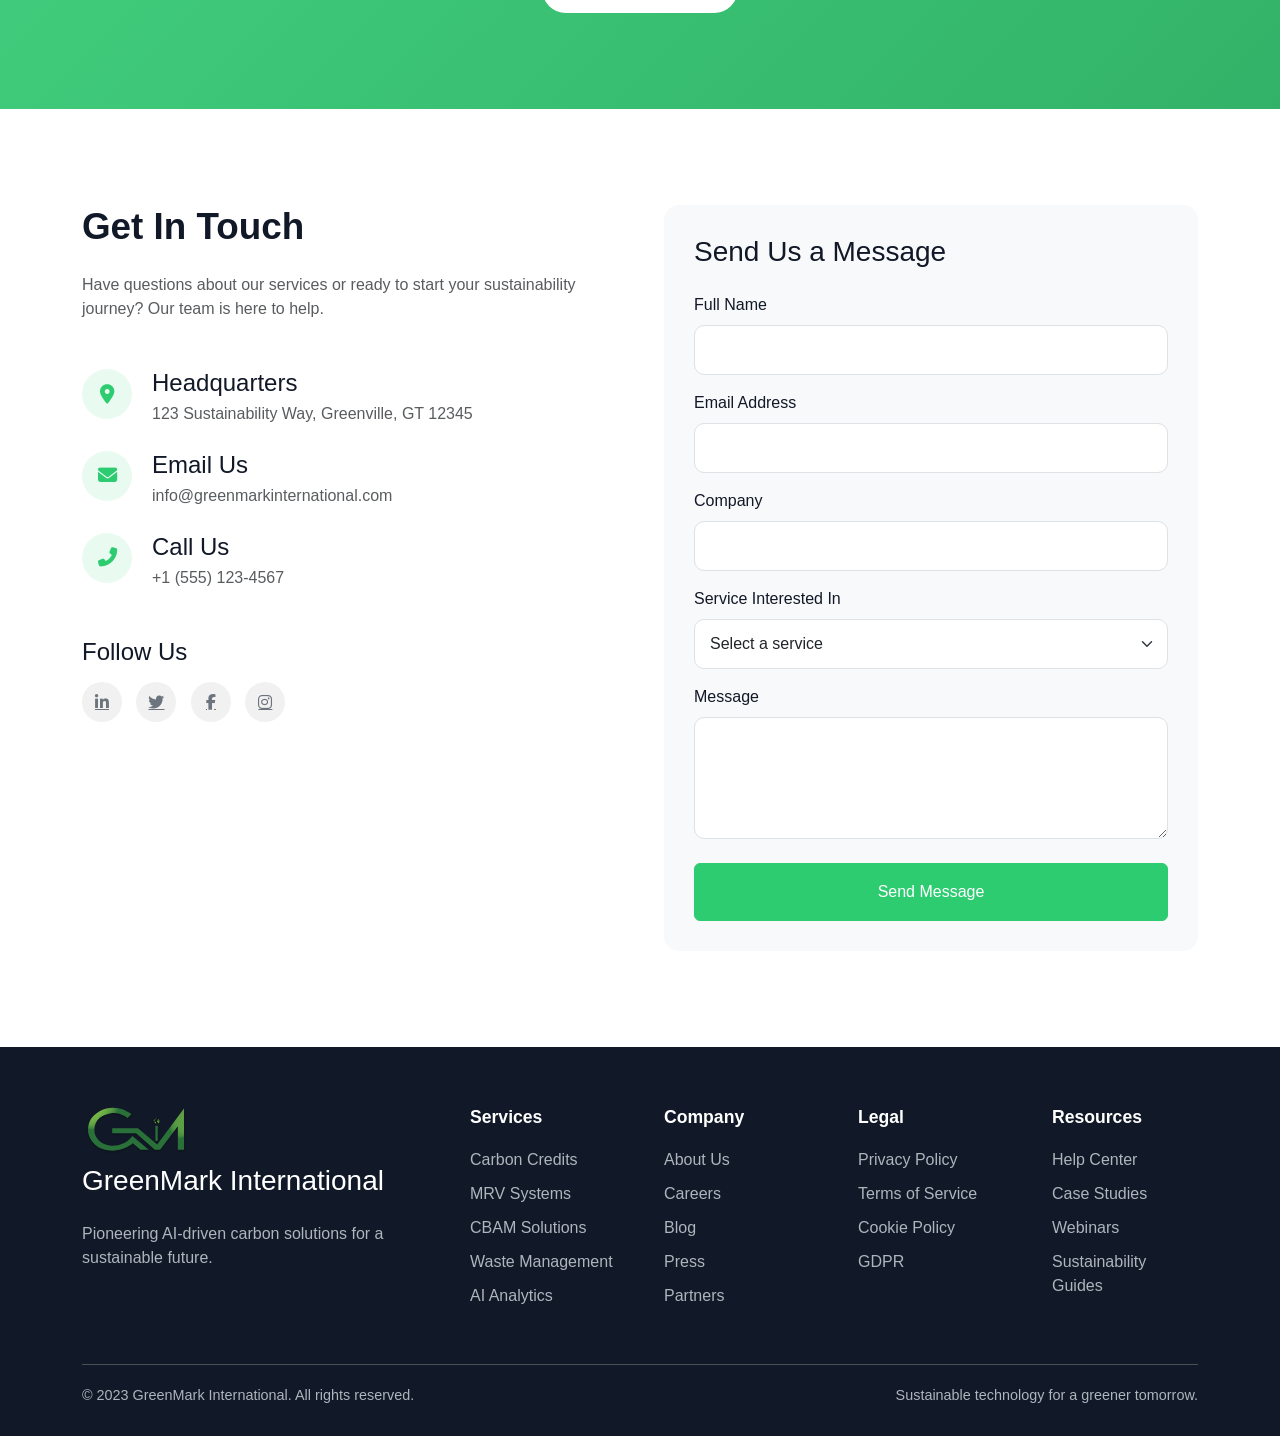
==== commit d846ea5d: "update" ====
--- a/index.html
+++ b/index.html
@@ -58,7 +58,7 @@
                     </div>
                 </div>
                 <div class="col-lg-6">
-                    <img src="https://images.unsplash.com/photo-1551288049-bebda4e38f71?ixlib=rb-4.0.3&ixid=M3wxMjA3fDB8MHxwaG90by1wYWdlfHx8fGVufDB8fHx8fA%3D%3D&auto=format&fit=crop&w=1470&q=80" alt="Sustainable technology" class="img-fluid rounded animate-float" style="box-shadow: 0 20px 25px rgba(0,0,0,0.1);">
+                    <img src="assets/images/headerimg.png" alt="Sustainable technology" class="img-fluid rounded animate-float" style="filter: drop-shadow(0 20px 25px rgba(0,0,0,0.1));">
                 </div>
             </div>
         </div>
--- a/style.css
+++ b/style.css
@@ -352,7 +352,7 @@
 }
 
 .navbar {
-    height: 4.8rem;
+    height: 6rem;
     transition: all 0.3s;
 }
 
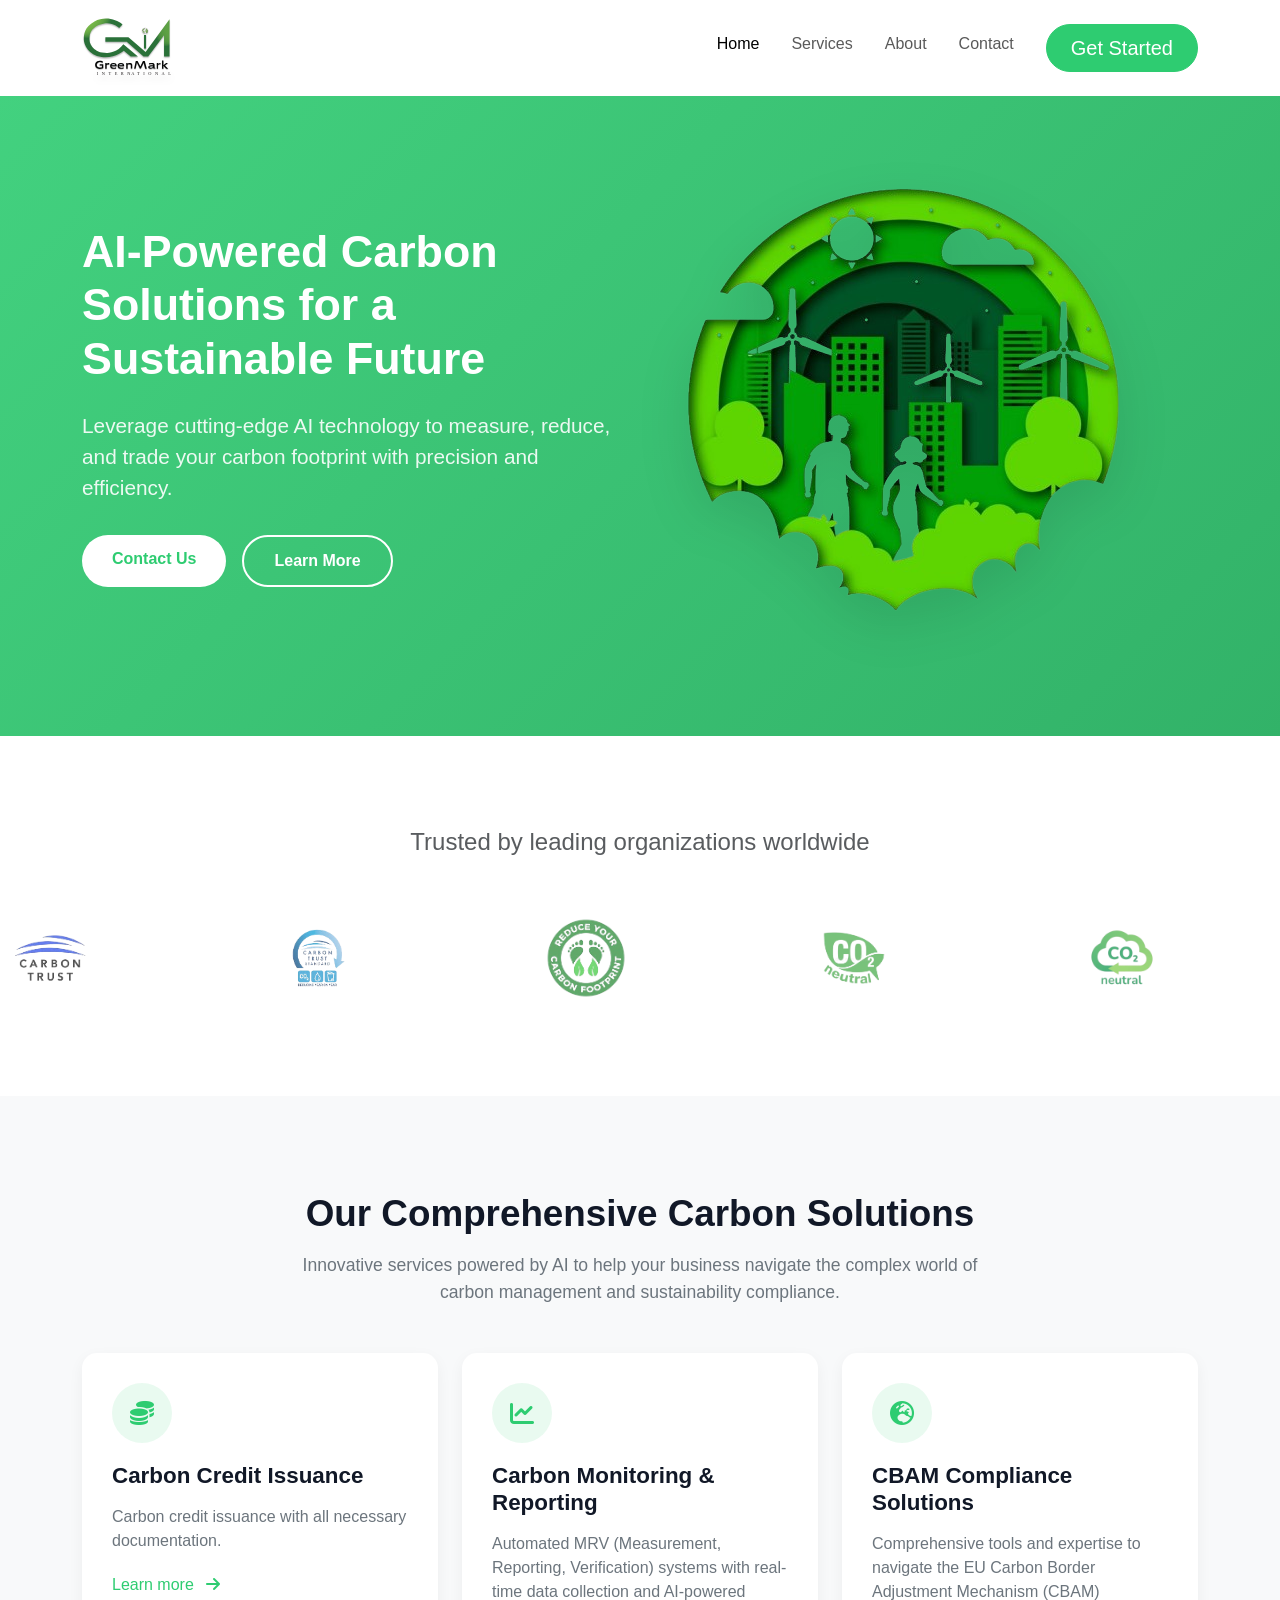
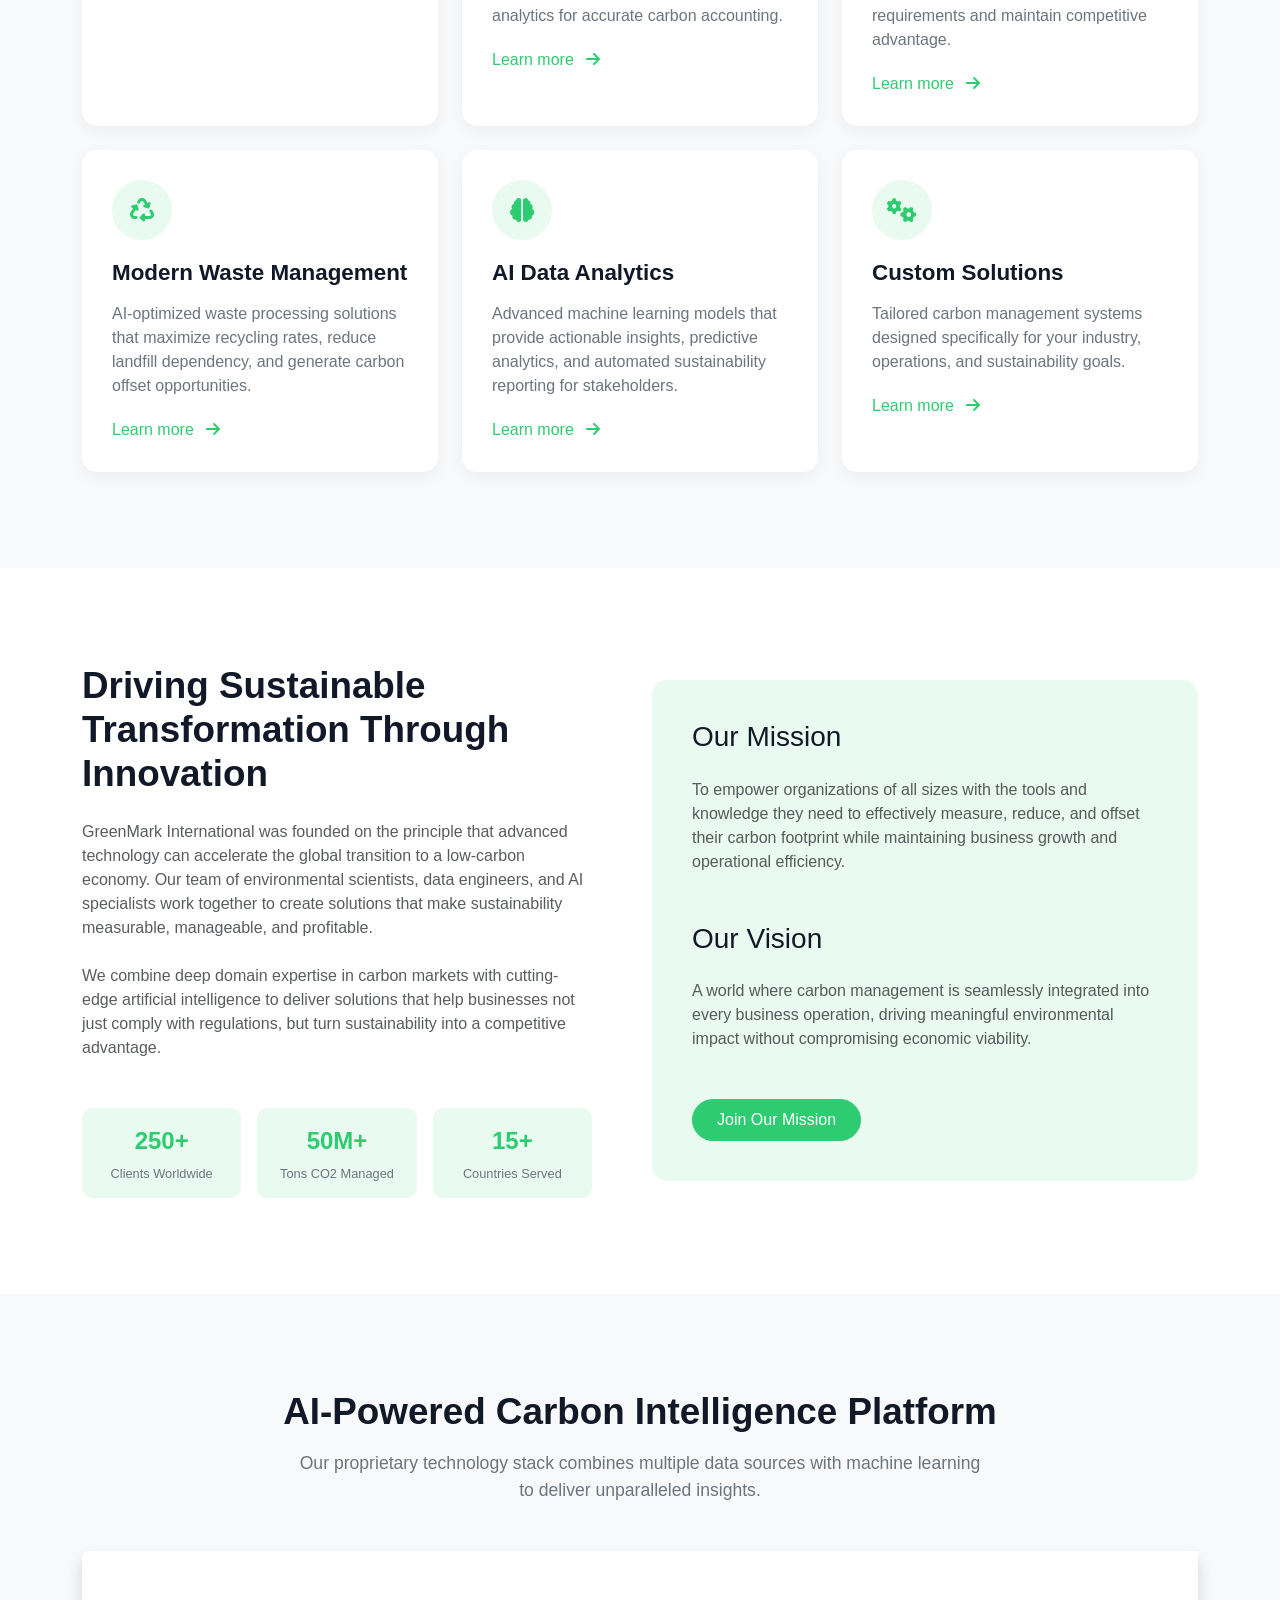
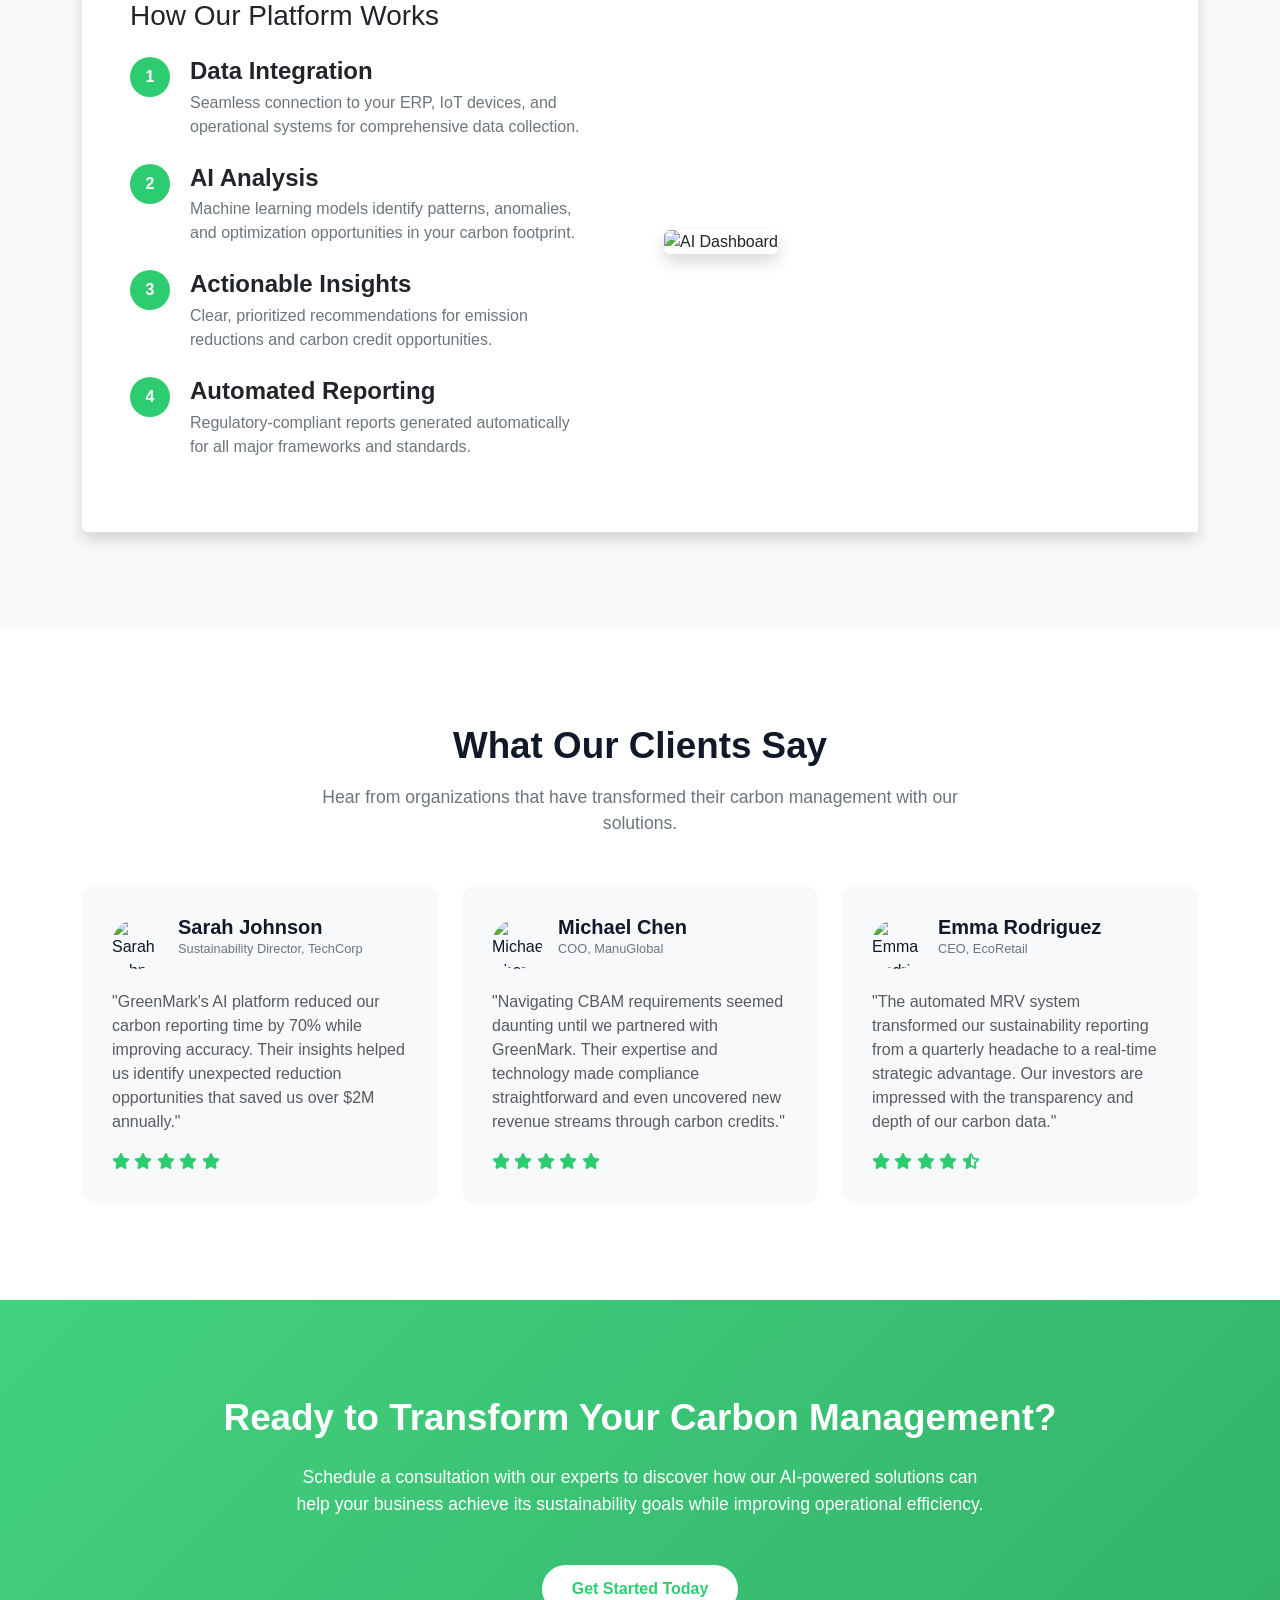
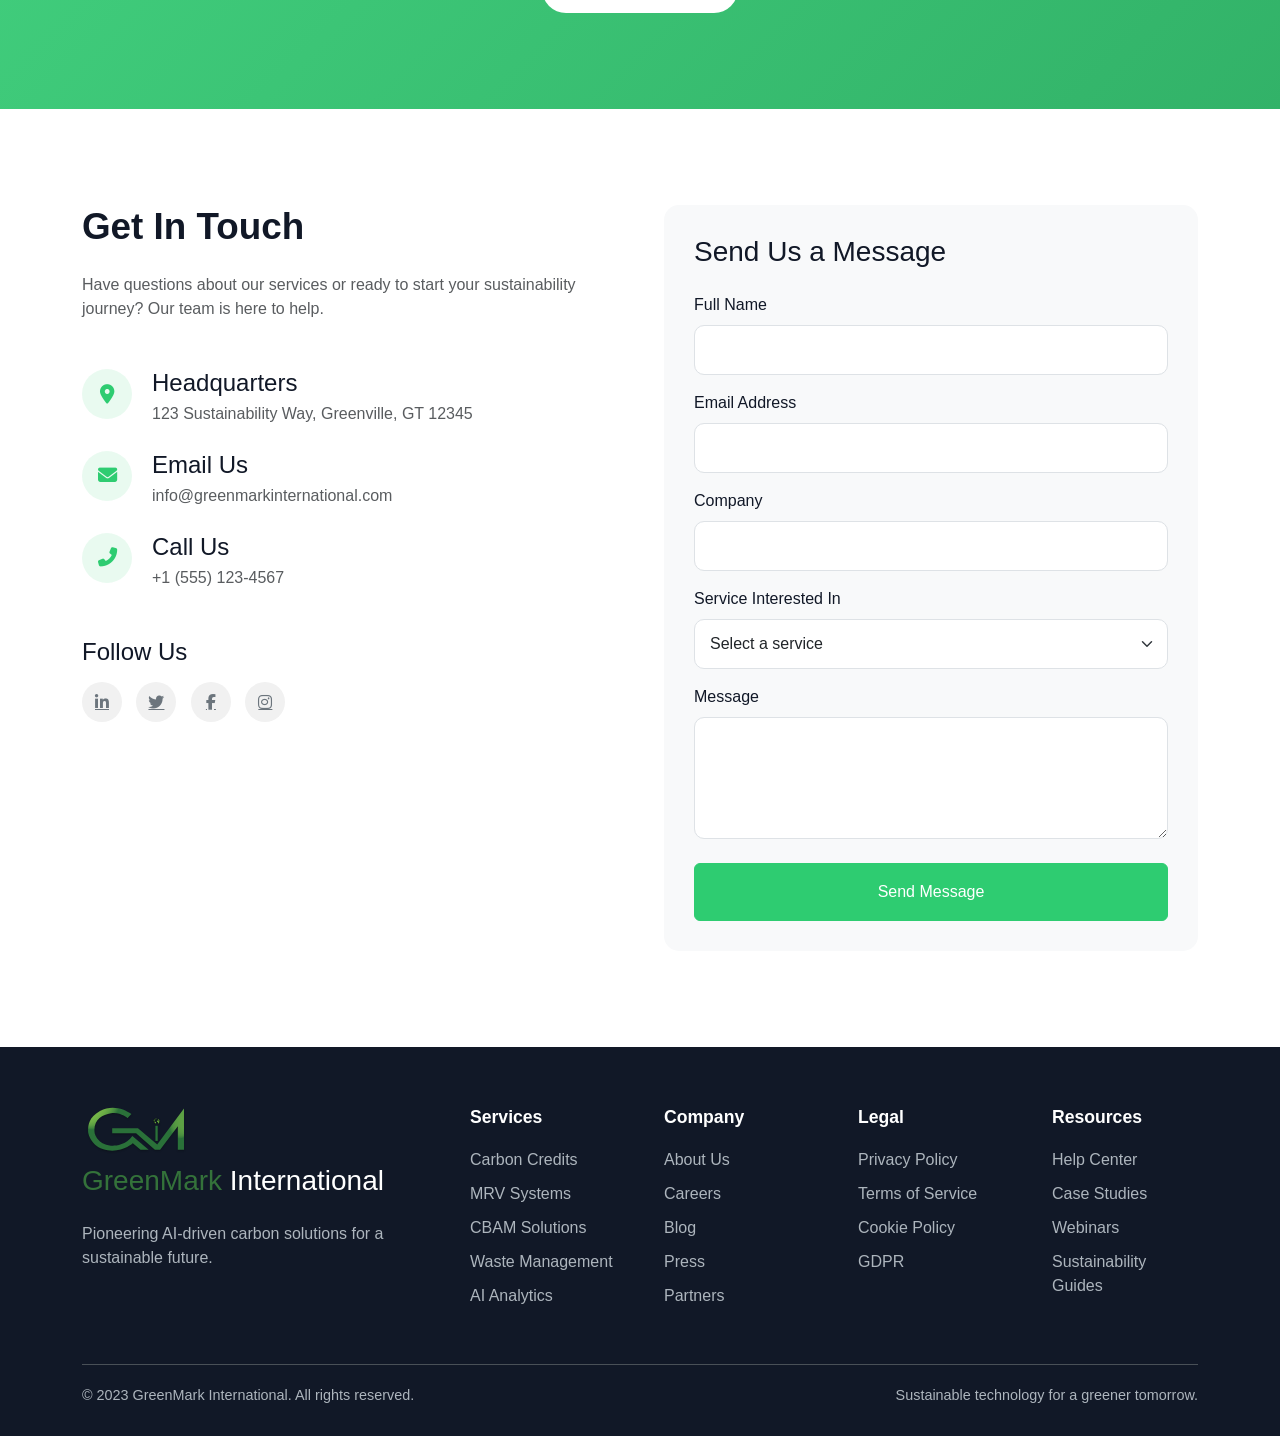
==== commit 7d48c82f: "updated" ====
--- a/index.html
+++ b/index.html
@@ -38,7 +38,7 @@
                         <a class="nav-link mx-2" href="#contact">Contact</a>
                     </li>
                     <li class="nav-item ms-lg-3">
-                        <a class="btn btn-primary btn-lg rounded-pill px-4" href="#contact" style="background-color: var(--primary); border-color: var(--primary);">Get Started</a>
+                        <a class="btn btn-primary btn-lg rounded-pill px-4 navconbtn" href="#contact" style="background-color: var(--primary); border-color: var(--primary);">Get Started</a>
                     </li>
                 </ul>
             </div>
@@ -459,7 +459,7 @@
                     <a href="#" class="footer-logo">
                     </a>
                     <img src="assets/images/logo without text.svg" alt="" width="100px" style="margin-bottom: 10px;">
-                    <h3 class="text-lg font-semibold mb-4">GreenMark <span>International</span></h3>
+                    <h3 class="text-lg font-semibold mb-4"><span style="color:#34723a ;">GreenMark </span>International</h3>
                     <p class="footer-about text-gray-400">Pioneering AI-driven carbon solutions for a sustainable future.</p>
                 </div>
                 
--- a/style.css
+++ b/style.css
@@ -15,6 +15,7 @@
 margin-top: 12px;
 }
 
+
 .navbar-brand {
     font-weight: 700;
 }
@@ -22,6 +23,7 @@
 .navbar-brand span {
     color: var(--primary);
 }
+
 
 .hero-section {
     background: linear-gradient(135deg, rgba(46, 204, 113, 0.9) 0%, rgba(39, 174, 96, 0.95) 100%);
@@ -410,4 +412,10 @@
 100% {
 transform: translateX(-50%);
 }
+}
+
+@media (max-width:992px) {
+    .navconbtn{
+        margin-bottom: 16px;
+    }
 }
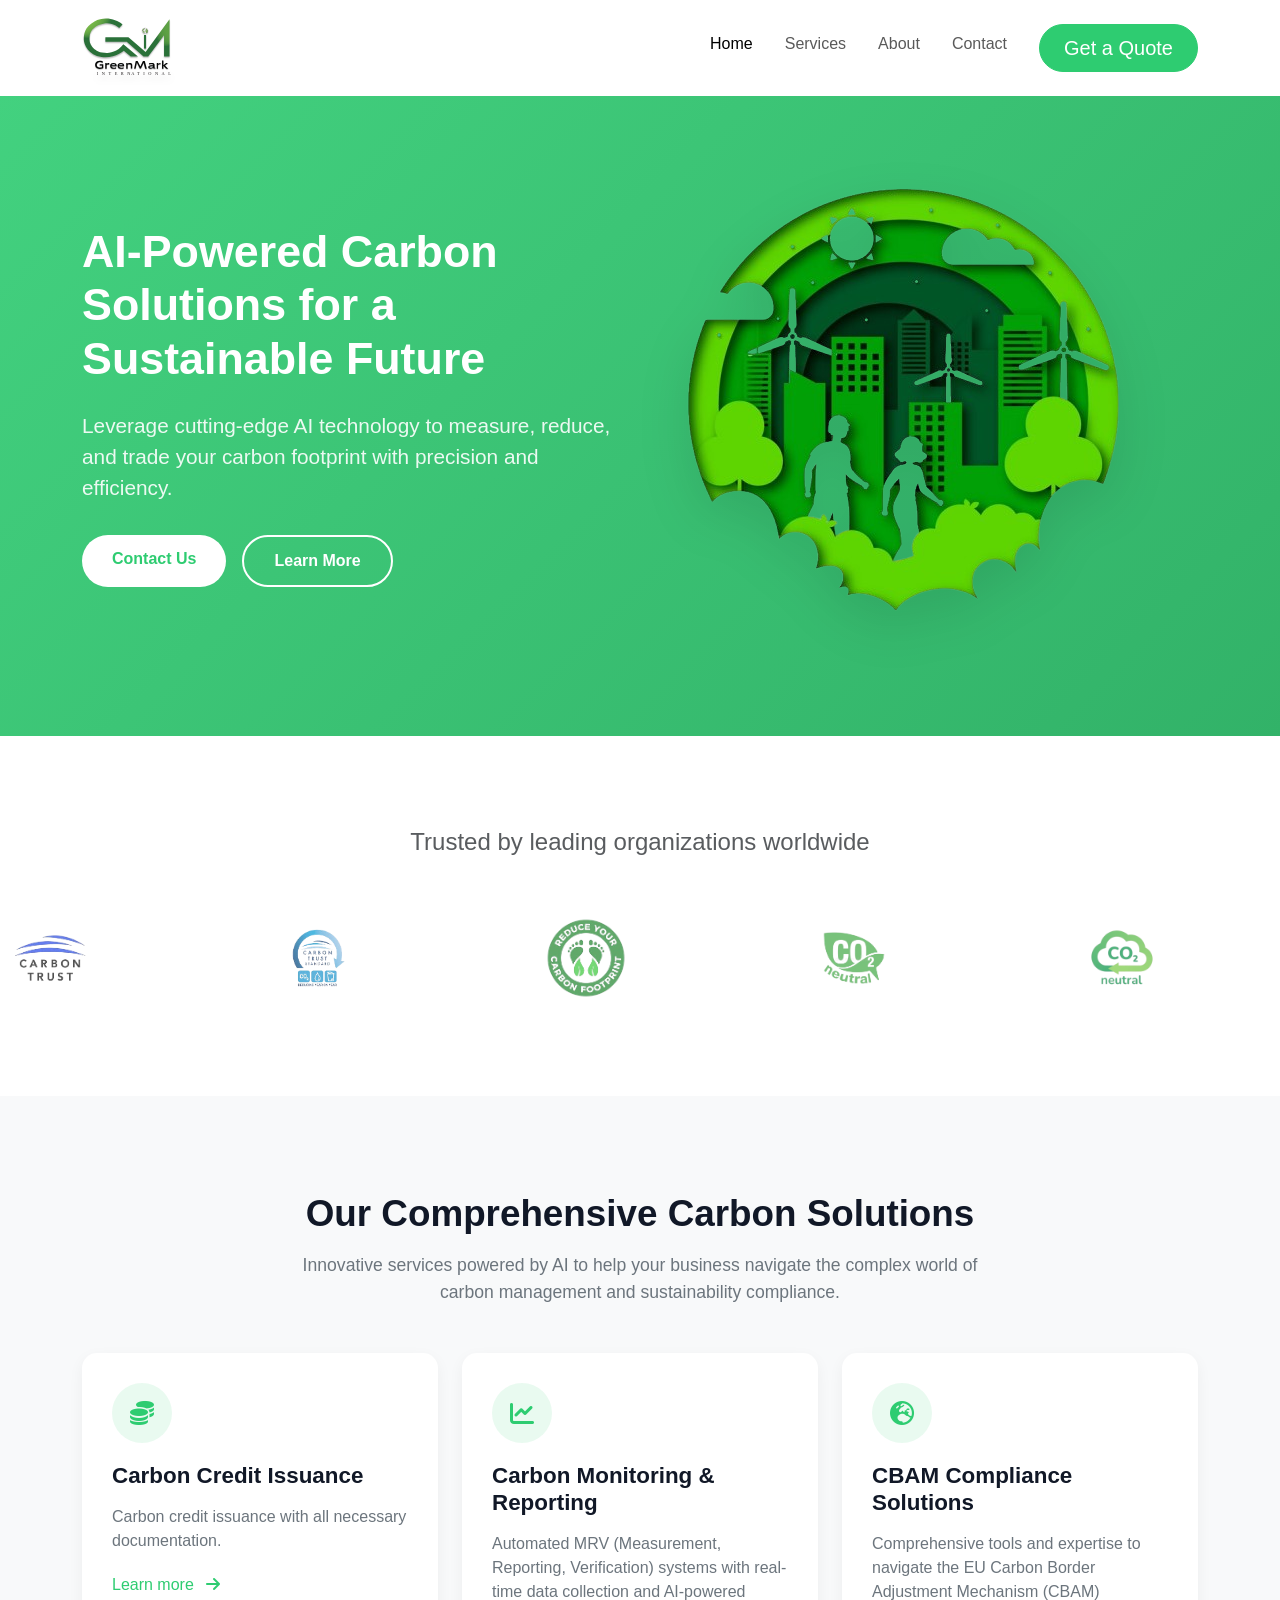
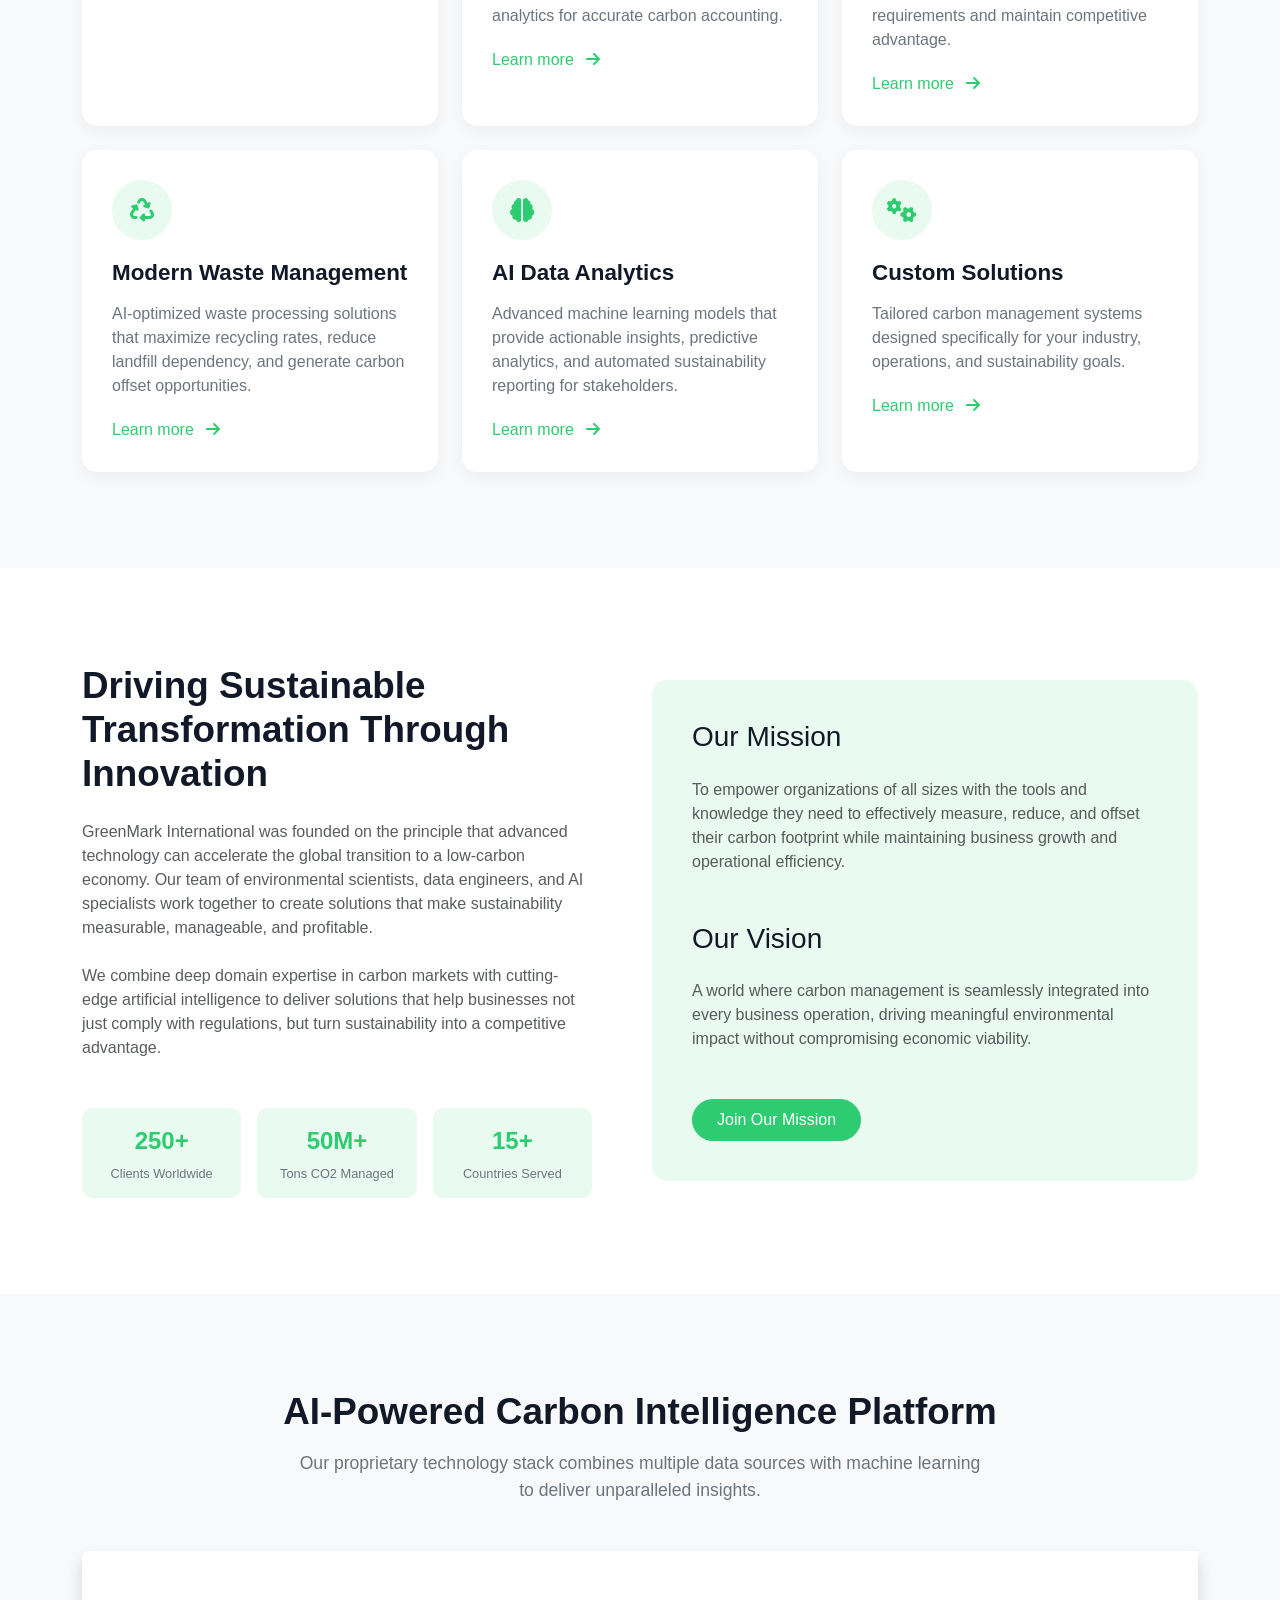
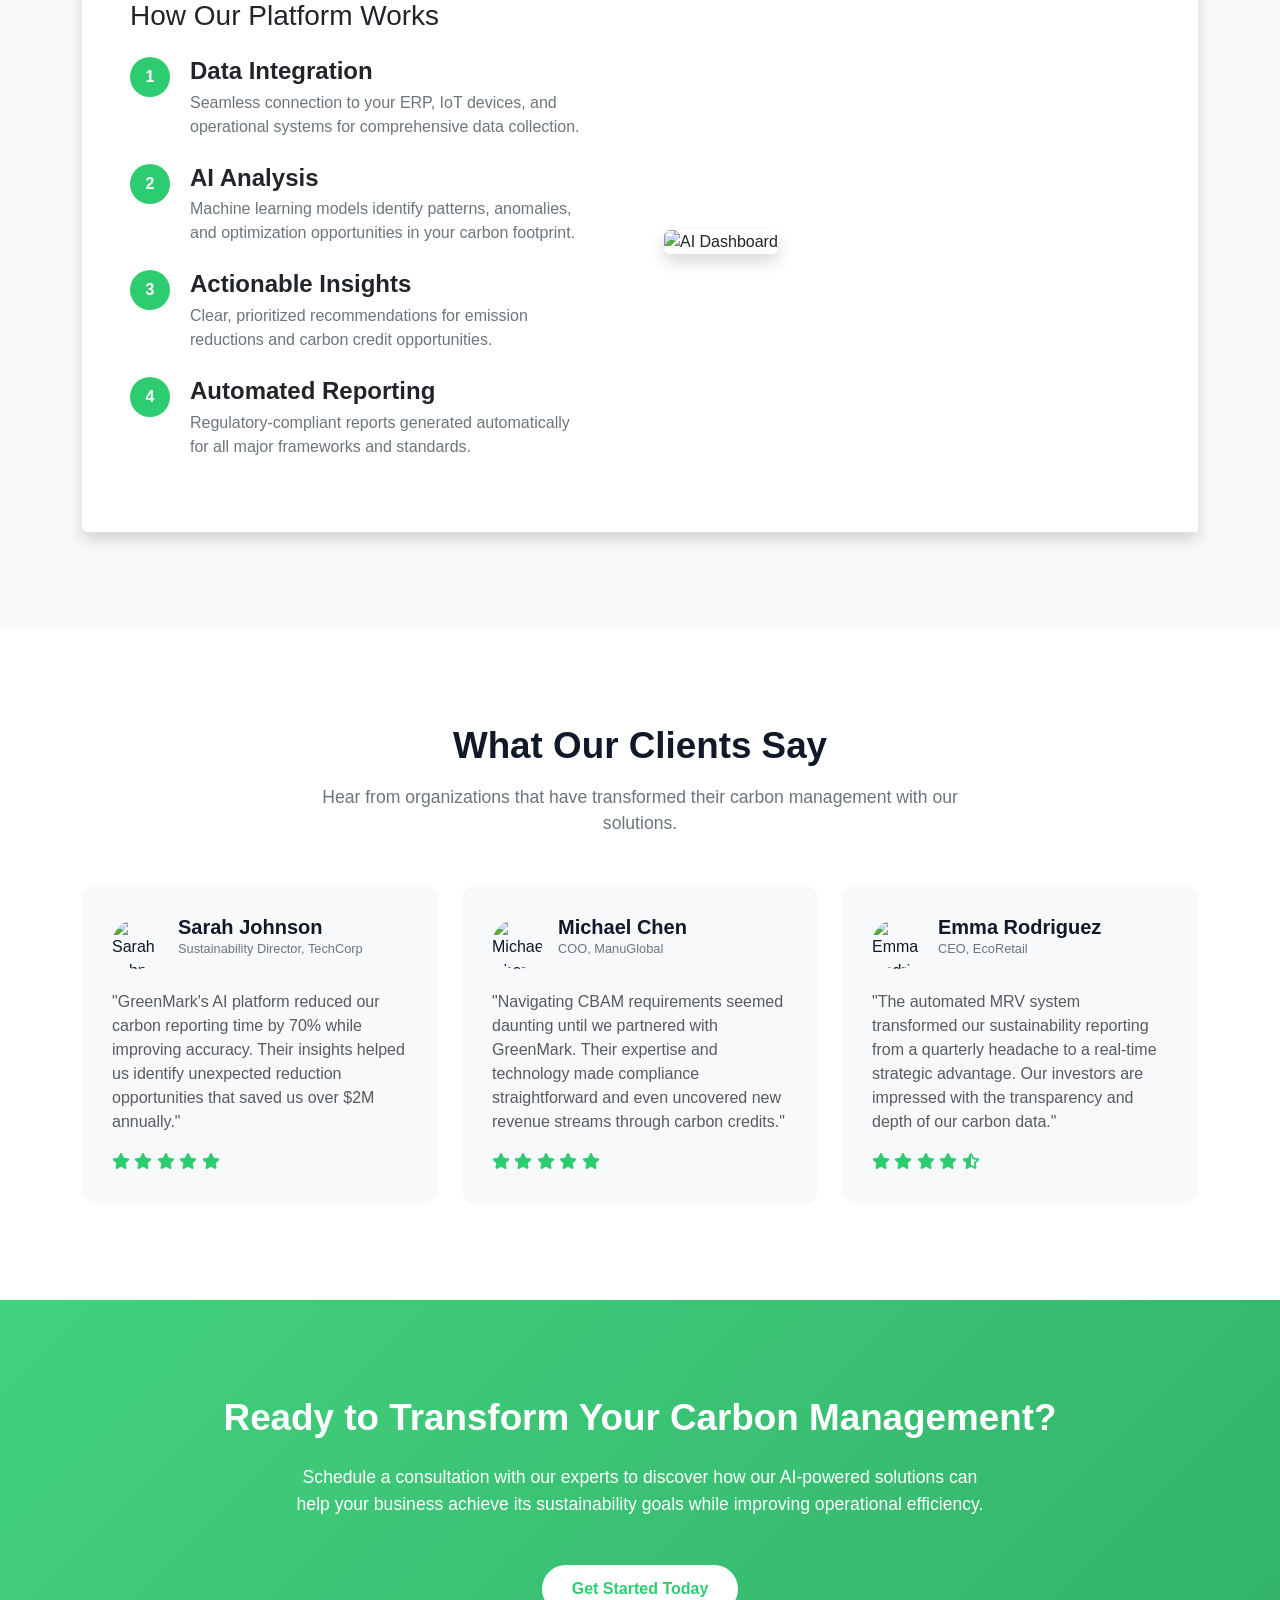
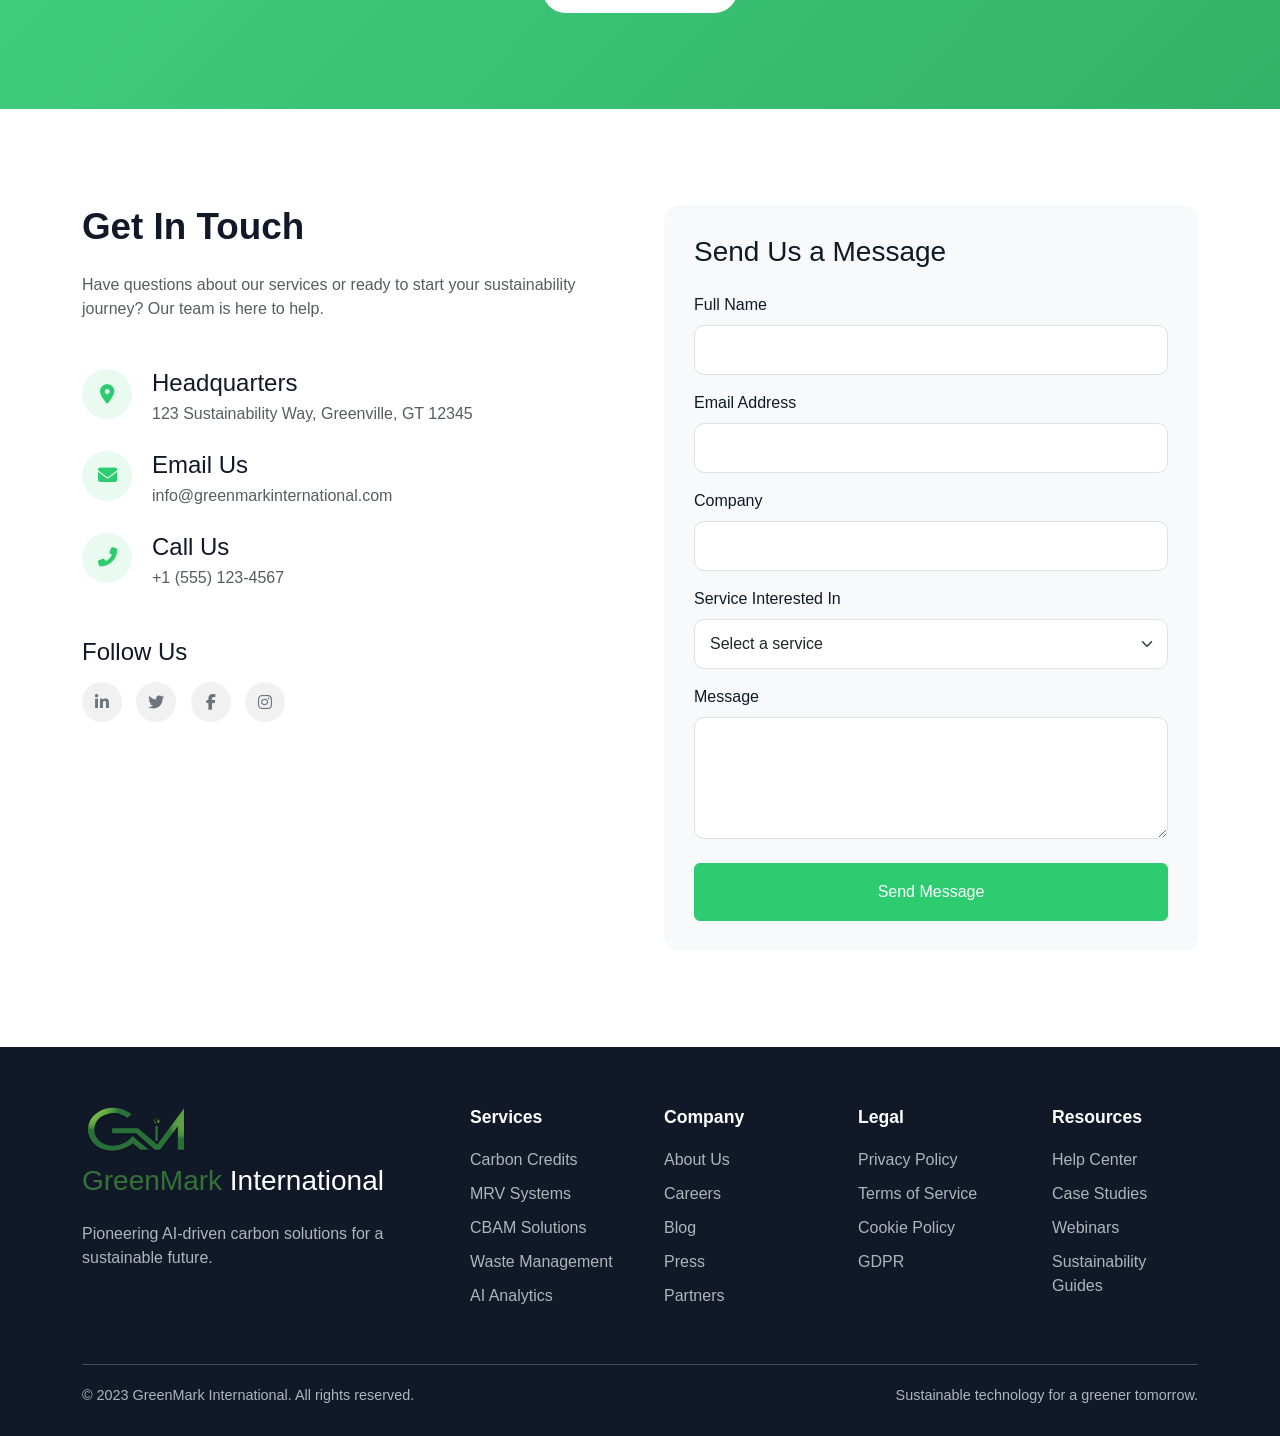
==== commit 22129945: "updated" ====
--- a/index.html
+++ b/index.html
@@ -38,7 +38,7 @@
                         <a class="nav-link mx-2" href="#contact">Contact</a>
                     </li>
                     <li class="nav-item ms-lg-3">
-                        <a class="btn btn-primary btn-lg rounded-pill px-4 navconbtn" href="#contact" style="background-color: var(--primary); border-color: var(--primary);">Get Started</a>
+                        <a class="btn btn-primary btn-lg rounded-pill px-4 navconbtn" href="quote.html" style="background-color: var(--primary); border-color: var(--primary);">Get a Quote</a>
                     </li>
                 </ul>
             </div>
--- a/style.css
+++ b/style.css
@@ -5,10 +5,19 @@
     --dark: #111827;
     --light: #ecf0f1;
 }
+* {
+    margin: 0;
+    padding: 0;
+    box-sizing: border-box;
+  }
+  html, body {
+    overflow-x: hidden;
+  }
 
 body {
     font-family: 'Segoe UI', Tahoma, Geneva, Verdana, sans-serif;
     color: var(--dark);
+    overflow-x: hidden;
 }
 .navlogo{
 height: 4.5rem;
@@ -262,6 +271,7 @@
     justify-content: center;
     margin-right: 10px;
     transition: all 0.3s ease;
+    text-decoration: none;
 }
 
 .social-icon:hover {
@@ -350,7 +360,7 @@
 }
 
 .nav-link:hover::after {
-    width: 100%;
+    width: 15%;
 }
 
 .navbar {
@@ -413,9 +423,19 @@
 transform: translateX(-50%);
 }
 }
+.navbar-toggler:focus,
+.navbar-toggler:active {
+  outline: none !important;
+  box-shadow: none !important;
+}
+
 
 @media (max-width:992px) {
     .navconbtn{
+        margin-top:5px;
         margin-bottom: 16px;
     }
+    .navbar>.container{
+        background-color: #ffffff;
+    }
 }
